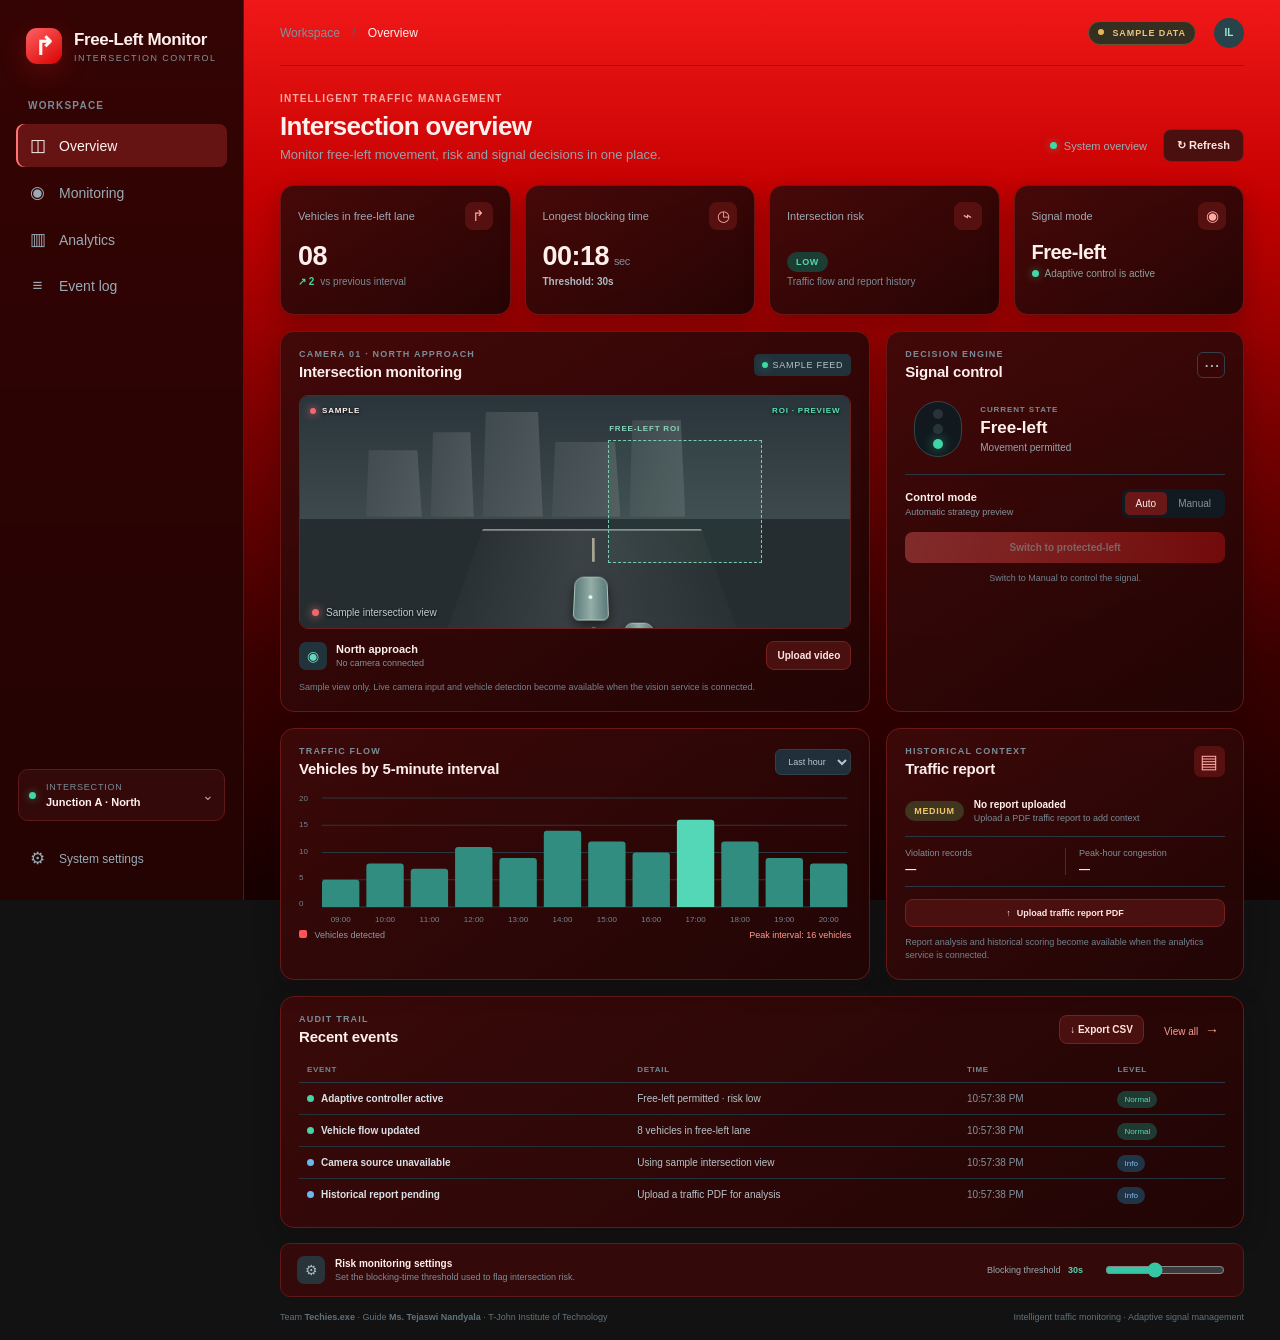
==== dashboard.html @ 092436c7 "Update dashboard wording and navigation" ====
<!doctype html>
<html lang="en">
<head>
  <meta charset="utf-8">
  <meta name="viewport" content="width=device-width, initial-scale=1">
  <meta name="theme-color" content="#101a24">
  <meta name="description" content="Monitor free-left traffic, signal decisions and historical intersection risk.">
  <title>Intersection Control | Free-Left Monitor</title>
  <link rel="stylesheet" href="css/style.css">
  <script src="js/app.js" defer></script>
</head>
<body class="dashboard">
  <aside class="sidebar" aria-label="Main navigation">
    <a class="brand" href="index.html" aria-label="Free-Left Monitor home">
      <span class="brand-mark" aria-hidden="true">↱</span>
      <span><strong>Free-Left Monitor</strong><small>INTERSECTION CONTROL</small></span>
    </a>
    <div class="nav-label">WORKSPACE</div>
    <a class="nav-item active" href="#overview" aria-current="location" aria-label="Overview" title="Overview"><span>◫</span> Overview</a>
    <a class="nav-item" href="#monitoring" aria-label="Monitoring" title="Monitoring"><span>◉</span> Monitoring</a>
    <a class="nav-item" href="#analytics" aria-label="Analytics" title="Analytics"><span>▥</span> Analytics</a>
    <a class="nav-item" href="#events" aria-label="Event log" title="Event log"><span>≡</span> Event log</a>
    <div class="sidebar-spacer"></div>
    <div class="intersection-card">
      <span class="live-dot"></span>
      <div><small>INTERSECTION</small><strong>Junction A · North</strong></div>
      <span class="chevron">⌄</span>
    </div>
    <a class="nav-item help-link" href="#settings" aria-label="System settings" title="System settings"><span>⚙</span> System settings</a>
  </aside>

  <main class="main-content">
    <header class="topbar">
      <div class="breadcrumbs">Workspace <span>/</span> <strong id="breadcrumbCurrent">Overview</strong></div>
      <div class="topbar-right"><span class="demo-badge"><i></i> SAMPLE DATA</span><span class="avatar" aria-label="Intersection dashboard">IL</span></div>
    </header>

    <section class="page-heading" id="overview" data-section-name="Overview">
      <div><p class="eyebrow">INTELLIGENT TRAFFIC MANAGEMENT</p><h1>Intersection overview</h1><p class="subheading">Monitor free-left movement, risk and signal decisions in one place.</p></div>
      <div class="heading-actions"><span class="updated"><span class="live-dot"></span> System overview</span><button class="button button-secondary" id="refreshBtn" type="button"><span aria-hidden="true">↻</span> Refresh</button></div>
    </section>

    <section class="metric-grid" aria-label="Current traffic metrics">
      <article class="metric-card"><div class="metric-top"><span>Vehicles in free-left lane</span><span class="metric-icon blue">↱</span></div><div class="metric-value" id="vehicleCount">08</div><div class="metric-foot"><span class="trend up">↗ <span id="vehicleTrend">2</span></span> vs previous interval</div></article>
      <article class="metric-card"><div class="metric-top"><span>Longest blocking time</span><span class="metric-icon amber">◷</span></div><div class="metric-value"><span id="blockDuration">00:18</span><small>sec</small></div><div class="metric-foot"><span class="trend neutral">Threshold: <span id="thresholdLabel">30</span>s</span></div></article>
      <article class="metric-card"><div class="metric-top"><span>Intersection risk</span><span class="metric-icon risk-icon">⌁</span></div><div class="metric-value"><span class="risk-pill low" id="riskLevel">LOW</span></div><div class="metric-foot">Traffic flow and report history</div></article>
      <article class="metric-card"><div class="metric-top"><span>Signal mode</span><span class="metric-icon green">◉</span></div><div class="metric-value mode-value" id="signalMode">Free-left</div><div class="metric-foot"><span class="mode-status"><i></i><span id="signalReason">Adaptive strategy preview</span></span></div></article>
    </section>

    <section class="content-grid" id="monitoring" data-section-name="Monitoring">
      <article class="panel video-panel">
        <div class="panel-heading"><div><p class="eyebrow">CAMERA 01 · NORTH APPROACH</p><h2>Intersection monitoring</h2></div><span class="source-status"><i></i><span id="sourceStatus">SAMPLE FEED</span></span></div>
        <div class="video-stage" id="videoStage">
          <video id="videoPreview" controls playsinline hidden aria-label="Uploaded traffic video preview"></video>
          <div class="feed-placeholder" id="feedPlaceholder">
            <div class="road-scene" aria-hidden="true"><div class="skyline"><i></i><i></i><i></i><i></i><i></i></div><div class="road"><span class="lane-mark"></span><span class="lane-mark"></span><span class="lane-mark"></span><span class="car car-one">●</span><span class="car car-two">●</span></div><div class="roi-box"><span>FREE-LEFT ROI</span></div></div>
            <div class="feed-caption"><span class="feed-pulse"></span><span id="feedCaption">Sample intersection view</span></div>
          </div>
          <div class="video-overlay"><span class="recording-dot"></span> <span id="feedClock">SAMPLE</span><span class="overlay-right">ROI · PREVIEW</span></div>
        </div>
        <div class="video-controls"><div class="camera-meta"><span class="camera-icon">◉</span><span><strong>North approach</strong><small id="videoFileName">No camera connected</small></span></div><label for="videoUpload" class="button button-small button-secondary upload-label">Upload video</label><input id="videoUpload" type="file" accept="video/*" hidden></div>
        <p class="panel-note">Sample view only. Live camera input and vehicle detection become available when the vision service is connected.</p>
      </article>

      <article class="panel signal-panel">
        <div class="panel-heading"><div><p class="eyebrow">DECISION ENGINE</p><h2>Signal control</h2></div><button class="icon-button" id="modeInfoBtn" type="button" aria-label="Signal mode details">···</button></div>
        <div class="signal-display"><div class="traffic-light" id="trafficLight" aria-label="Free-left signal is green"><span class="lamp red-lamp"></span><span class="lamp amber-lamp"></span><span class="lamp green-lamp active"></span></div><div class="signal-copy"><span class="signal-label">CURRENT STATE</span><strong id="signalDisplayMode">Free-left</strong><span id="signalDisplayHint">Movement permitted</span></div></div>
        <div class="signal-divider"></div>
        <div class="control-row"><div><strong>Control mode</strong><small id="controlModeHint">Automatic strategy preview</small></div><div class="segmented" role="group" aria-label="Control mode"><button type="button" class="segment active" id="autoModeBtn" aria-pressed="true">Auto</button><button type="button" class="segment" id="manualModeBtn" aria-pressed="false">Manual</button></div></div>
        <button class="button button-primary override-button" id="overrideBtn" type="button" disabled>Switch to protected-left</button>
        <p class="panel-note" id="overrideNote">Switch to Manual to control the signal.</p>
      </article>
    </section>

    <section class="content-grid secondary-grid" id="analytics" data-section-name="Analytics">
      <article class="panel chart-panel">
        <div class="panel-heading"><div><p class="eyebrow">TRAFFIC FLOW</p><h2>Vehicles by 5-minute interval</h2></div><select id="chartRange" aria-label="Chart range"><option value="hour">Last hour</option><option value="day">Today</option></select></div>
        <div class="chart-wrap"><div class="chart-y-labels" aria-hidden="true"><span>20</span><span>15</span><span>10</span><span>5</span><span>0</span></div><canvas id="trafficChart" role="img" aria-label="Bar chart showing vehicle counts by interval"></canvas></div>
        <div class="chart-legend"><span><i></i> Vehicles detected</span><span class="chart-summary" id="chartSummary">Peak interval: 14 vehicles</span></div>
      </article>

      <article class="panel history-panel">
        <div class="panel-heading"><div><p class="eyebrow">HISTORICAL CONTEXT</p><h2>Traffic report</h2></div><span class="history-icon">▤</span></div>
        <div class="history-score"><span class="risk-pill medium" id="historyRisk">MEDIUM</span><span class="history-score-copy"><strong id="reportName">No report uploaded</strong><small id="reportSummary">Upload a PDF traffic report to add context</small></span></div>
        <div class="history-facts"><div><span>Violation records</span><strong id="violationCount">—</strong></div><div><span>Peak-hour congestion</span><strong id="peakCongestion">—</strong></div></div>
        <label for="reportUpload" class="button button-secondary report-upload"><span aria-hidden="true">↑</span> Upload traffic report PDF</label><input id="reportUpload" type="file" accept="application/pdf,.pdf" hidden>
        <p class="panel-note">Report analysis and historical scoring become available when the analytics service is connected.</p>
      </article>
    </section>

    <section class="panel events-panel" id="events" data-section-name="Event log">
      <div class="panel-heading"><div><p class="eyebrow">AUDIT TRAIL</p><h2>Recent events</h2></div><div class="event-actions"><button class="button button-small button-secondary" id="exportBtn" type="button">↓ Export CSV</button><button class="text-button" id="viewAllEvents" type="button">View all <span>→</span></button></div></div>
      <div class="table-scroll"><table><thead><tr><th>EVENT</th><th>DETAIL</th><th>TIME</th><th>LEVEL</th></tr></thead><tbody id="eventLog"></tbody></table></div>
      <div class="empty-events" id="emptyEvents" hidden>No events yet. Signal changes and uploads will appear here.</div>
    </section>

    <section class="settings-strip" id="settings" data-section-name="System settings"><div><span class="settings-icon">⚙</span><span><strong>Risk monitoring settings</strong><small>Set the blocking-time threshold used to flag intersection risk.</small></span></div><label for="thresholdRange">Blocking threshold <strong><span id="thresholdValue">30</span>s</strong></label><input id="thresholdRange" type="range" min="10" max="60" step="5" value="30" aria-label="Blocking threshold in seconds"></section>
    <footer class="footer"><span>Team <strong>Techies.exe</strong> · Guide <strong>Ms. Tejaswi Nandyala</strong> · T-John Institute of Technology</span><span>Intelligent traffic monitoring · Adaptive signal management</span></footer>
  </main>

  <div class="toast" id="toast" role="status" aria-live="polite"></div>
  <dialog id="infoDialog" class="info-dialog"><form method="dialog"><button class="dialog-close" aria-label="Close">×</button><p class="eyebrow">SIGNAL CONTROL</p><h2>How decisions work</h2><p>In a connected deployment, the controller can combine free-left lane activity with historical traffic risk to select Free-left or Protected-left. Automatic decisions and manual overrides depend on the connected signal service.</p><p>This dashboard currently displays sample values. No live camera, vehicle detector, or signal controller is connected.</p><button class="button button-primary">Got it</button></form></dialog>
</body>
</html>
---- css/style.css ----
:root{color-scheme:dark;--bg:#101820;--panel:#17232d;--panel2:#1b2934;--line:#273641;--text:#ecf2f5;--muted:#8799a5;--subtle:#60717c;--teal:#35d6b0;--blue:#54a8f5;--amber:#f6bd60;--red:#f26d73;--green:#42d7a7;--radius:14px;font-family:'DM Sans',Segoe UI,sans-serif}*{box-sizing:border-box}html{scroll-behavior:smooth}body{margin:0;background:var(--bg);color:var(--text);font-size:14px;min-height:100vh}button,select,input{font:inherit}button,a,label,select{outline-color:var(--teal)}a{color:inherit;text-decoration:none}.dashboard{display:flex;min-height:100vh}.sidebar{position:fixed;inset:0 auto 0 0;width:244px;background:#131e27;border-right:1px solid #22313b;padding:26px 16px 18px;display:flex;flex-direction:column;z-index:3}.brand{display:flex;align-items:center;gap:12px;padding:2px 10px 36px}.brand-mark{width:36px;height:36px;border-radius:11px;background:linear-gradient(145deg,#38dfbd,#159d94);display:grid;place-items:center;font-size:25px;font-weight:700;color:#0d2325}.brand strong,.brand small{display:block}.brand strong{font:700 17px Manrope,sans-serif;letter-spacing:-.4px}.brand small{font-size:9px;color:#80929d;letter-spacing:1.45px;margin-top:3px}.nav-label,.eyebrow{font-size:10px;letter-spacing:1.2px;font-weight:700;color:#798b96}.nav-label{padding:0 12px 11px}.nav-item{display:flex;align-items:center;gap:12px;padding:11px 12px;border-radius:8px;margin:2px 0;color:#9aabb5;font-weight:500;transition:.2s}.nav-item span{font-size:17px;width:19px;text-align:center}.nav-item:hover,.nav-item.active{color:#eaf9f6;background:#1d3437}.nav-item.active{box-shadow:inset 2px 0 var(--teal)}.sidebar-spacer{flex:1}.intersection-card{display:flex;align-items:center;gap:10px;background:#1a2933;border:1px solid #293a44;border-radius:10px;padding:12px 10px;margin:0 2px 14px}.intersection-card div{flex:1;min-width:0}.intersection-card small,.intersection-card strong{display:block;white-space:nowrap}.intersection-card small{font-size:9px;color:#788c96;letter-spacing:.8px;margin-bottom:4px}.intersection-card strong{font-size:11px}.chevron{color:var(--muted)}.live-dot,.source-status i,.mode-status i{width:7px;height:7px;border-radius:50%;background:var(--teal);display:inline-block;box-shadow:0 0 9px #35d6b080}.help-link{font-size:12px}.main-content{width:calc(100% - 244px);margin-left:244px;padding:0 36px 0;max-width:1800px}.topbar{height:66px;border-bottom:1px solid #202e38;display:flex;align-items:center;justify-content:space-between}.breadcrumbs{color:#81929d;font-size:12px}.breadcrumbs span{padding:0 9px;color:#53636d}.breadcrumbs strong{color:#dce5e9;font-weight:500}.topbar-right{display:flex;align-items:center;gap:18px}.demo-badge{font-size:9px;font-weight:700;letter-spacing:.9px;color:#e8c57e;border:1px solid #655538;background:#352f21;border-radius:20px;padding:6px 9px}.demo-badge i{display:inline-block;width:6px;height:6px;background:#e6b756;border-radius:50%;margin:0 5px 1px 0}.avatar{height:30px;width:30px;border-radius:50%;background:#29434b;color:#9de8d2;display:grid;place-items:center;font-size:10px;font-weight:700}.page-heading{display:flex;justify-content:space-between;align-items:flex-end;padding:27px 0 23px}.page-heading h1{font:700 26px Manrope,sans-serif;letter-spacing:-.7px;margin:7px 0 5px}.page-heading .eyebrow{margin:0;color:#59cbb3}.subheading{color:#94a3ad;margin:0;font-size:13px}.heading-actions{display:flex;align-items:center;gap:16px}.updated{display:flex;align-items:center;gap:7px;color:#9babb4;font-size:11px}.button{border:0;cursor:pointer;border-radius:8px;font-weight:600;transition:background .18s,transform .18s}.button:hover:not(:disabled){transform:translateY(-1px)}.button-secondary{color:#d0dbe0;background:#202f39;border:1px solid #30414b}.button-secondary:hover{background:#293a45}.heading-actions .button{padding:9px 13px;font-size:11px}.metric-grid{display:grid;grid-template-columns:repeat(4,minmax(0,1fr));gap:14px;margin-bottom:16px}.metric-card,.panel{background:var(--panel);border:1px solid #263640;border-radius:var(--radius)}.metric-card{min-height:130px;padding:16px 17px}.metric-top{display:flex;justify-content:space-between;align-items:center;color:#9babb4;font-size:11px}.metric-icon{height:28px;width:28px;border-radius:8px;display:grid;place-items:center;font-size:15px}.metric-icon.blue{color:#76bcfa;background:#1c3447}.metric-icon.amber{color:#f1c372;background:#392f20}.metric-icon.green{color:#51d8a9;background:#1b3a32}.risk-icon{color:#ab9bfa;background:#2e2a43}.metric-value{font:700 27px Manrope,sans-serif;letter-spacing:-.5px;margin:11px 0 4px}.metric-value small{font:500 11px 'DM Sans',sans-serif;color:#80919b;margin-left:5px}.metric-foot{color:#788b96;font-size:10px;display:flex;align-items:center;gap:6px}.trend{font-weight:700}.trend.up{color:#47d0a1}.trend.neutral{color:#acbbc2}.risk-pill{font-size:9px;letter-spacing:.65px;font-weight:700;border-radius:20px;padding:5px 9px;display:inline-block}.risk-pill.low{background:#1c3d34;color:#55d8a8}.risk-pill.medium{background:#40351e;color:#efc568}.risk-pill.high{background:#48282b;color:#ff7c80}.mode-value{font-size:20px}.mode-status{display:flex;align-items:center;gap:6px;color:#8da19e;font-size:10px}.content-grid{display:grid;grid-template-columns:minmax(0,1.65fr) minmax(290px,1fr);gap:16px;margin-bottom:16px}.panel{padding:17px 18px}.panel-heading{display:flex;justify-content:space-between;align-items:center;margin-bottom:15px}.panel-heading .eyebrow{margin:0 0 4px;color:#788d98;font-size:9px}.panel-heading h2{font:650 15px Manrope,sans-serif;letter-spacing:-.2px;margin:0}.source-status{font-size:9px;letter-spacing:.7px;color:#b6c5cb;background:#22323a;border-radius:5px;padding:6px 8px}.source-status i{width:6px;height:6px;margin-right:5px}.video-stage{height:234px;background:#0e171d;border-radius:9px;position:relative;overflow:hidden;border:1px solid #263640}.feed-placeholder,.road-scene{position:absolute;inset:0}.road-scene{background:linear-gradient(180deg,#213742 0%,#374b50 53%,#202e34 53%);overflow:hidden}.skyline{height:52%;display:flex;align-items:flex-end;gap:9px;padding:0 10% 0 12%;opacity:.65}.skyline i{background:linear-gradient(90deg,#43565c,#56676b);width:13%;height:55%;clip-path:polygon(5% 0,92% 0,100% 100%,0 100%)}.skyline i:nth-child(2){height:70%;width:10%}.skyline i:nth-child(3){height:87%;width:14%}.skyline i:nth-child(4){height:62%;width:16%}.skyline i:nth-child(5){height:80%;width:13%}.road{position:absolute;bottom:-20%;left:29%;width:48%;height:70%;transform:perspective(120px) rotateX(18deg);background:linear-gradient(90deg,#263238,#374349 45%,#263238);border-top:2px solid #85918a}.lane-mark{position:absolute;left:50%;width:3px;height:20%;background:#d6c995;opacity:.75}.lane-mark:nth-child(1){top:7%}.lane-mark:nth-child(2){top:39%;height:18%}.lane-mark:nth-child(3){top:70%;height:12%}.car{position:absolute;display:grid;place-items:center;width:34px;height:45px;border-radius:10px 10px 6px 6px;background:linear-gradient(90deg,#477f81,#83b3a6,#477f81);box-shadow:0 5px 12px #0008;color:#ebf6ec;font-size:9px;border:1px solid #9ac9b6}.car-one{left:43%;top:38%}.car-two{left:60%;top:64%;transform:scale(.78)}.roi-box{position:absolute;left:56%;top:19%;width:28%;height:53%;border:1px dashed #44dfa7;background:#43c99a12}.roi-box span{position:absolute;top:-17px;left:0;color:#58e4b3;font-size:8px;font-weight:700;letter-spacing:.8px}.feed-caption{position:absolute;left:12px;bottom:10px;display:flex;align-items:center;gap:7px;color:#c0ced1;font-size:10px;text-shadow:0 1px 3px #000}.feed-pulse,.recording-dot{width:7px;height:7px;background:#ef686c;border-radius:50%;box-shadow:0 0 8px #f26d73}.video-overlay{position:absolute;inset:10px 10px auto;display:flex;align-items:center;gap:6px;color:#e7eeee;font-size:8px;letter-spacing:.8px;font-weight:700;text-shadow:0 1px 3px #000}.recording-dot{width:6px;height:6px}.overlay-right{margin-left:auto;color:#59e2b4}.video-stage video{width:100%;height:100%;object-fit:contain;background:#090f13}.video-controls{display:flex;align-items:center;gap:11px;padding:12px 0 2px}.camera-meta{display:flex;align-items:center;gap:9px;flex:1}.camera-icon{width:28px;height:28px;background:#21343b;color:#69d6bd;border-radius:7px;display:grid;place-items:center}.camera-meta strong,.camera-meta small{display:block}.camera-meta strong{font-size:11px}.camera-meta small{font-size:9px;color:#82939d;margin-top:3px}.button-small{font-size:10px;padding:8px 10px}.panel-note{font-size:9px;line-height:1.45;color:#71848f;margin:9px 0 0}.icon-button{width:28px;height:26px;background:none;border:1px solid #31414b;border-radius:6px;color:#a8b6bc;font-size:19px;line-height:10px;cursor:pointer}.signal-display{display:flex;align-items:center;gap:18px;padding:6px 9px 17px}.traffic-light{width:48px;background:#11191e;border:1px solid #35434a;border-radius:25px;padding:7px 0;display:grid;justify-items:center;gap:5px}.lamp{height:10px;width:10px;border-radius:50%;background:#273239}.red-lamp.active{background:#ee666e;box-shadow:0 0 12px #ee666e99}.amber-lamp.active{background:#e7b658;box-shadow:0 0 12px #e7b65899}.green-lamp.active{background:#40d5a4;box-shadow:0 0 12px #40d5a499}.signal-copy{display:flex;flex-direction:column;gap:4px}.signal-label{font-size:8px;color:#778a94;letter-spacing:.9px;font-weight:700}.signal-copy strong{font:700 17px Manrope,sans-serif}.signal-copy span:last-child{font-size:10px;color:#93a4ab}.signal-divider{height:1px;background:#293842}.control-row{display:flex;align-items:center;justify-content:space-between;padding:14px 0}.control-row strong,.control-row small{display:block}.control-row strong{font-size:11px}.control-row small{font-size:9px;color:#81939c;margin-top:4px}.segmented{display:flex;background:#111a20;padding:3px;border-radius:7px}.segment{border:0;background:transparent;color:#82939c;font-size:10px;padding:6px 11px;border-radius:5px;cursor:pointer}.segment.active{color:#d8f6ed;background:#25443e}.button-primary{background:#2fbf9b;color:#08261e}.button-primary:hover:not(:disabled){background:#48d5ae}.button-primary:disabled{opacity:.38;cursor:not-allowed}.override-button{width:100%;padding:10px;font-size:10px}.signal-panel .panel-note{text-align:center}.secondary-grid{grid-template-columns:minmax(0,1.65fr) minmax(290px,1fr)}.chart-panel,.history-panel{min-height:242px}.chart-panel .panel-heading select{background:#202f39;color:#b7c5cb;border:1px solid #30414b;border-radius:6px;padding:6px 8px;font-size:9px}.chart-wrap{height:133px;display:flex;gap:9px}.chart-y-labels{display:flex;flex-direction:column;justify-content:space-between;padding:2px 0 17px;color:#70838d;font-size:8px}.chart-wrap canvas{height:100%;width:100%;min-width:0}.chart-legend{display:flex;justify-content:space-between;align-items:center;font-size:9px;color:#8a9ba3;margin-top:5px}.chart-legend i{display:inline-block;width:8px;height:8px;background:#3bc6aa;border-radius:2px;margin-right:5px}.chart-summary{color:#748791}.history-icon{font-size:19px;color:#e4bd6a;background:#3a3222;border-radius:7px;width:31px;height:31px;display:grid;place-items:center}.history-score{display:flex;align-items:center;gap:10px;padding:7px 0 13px}.history-score-copy{min-width:0}.history-score-copy strong,.history-score-copy small{display:block;overflow:hidden;text-overflow:ellipsis;white-space:nowrap}.history-score-copy strong{font-size:10px}.history-score-copy small{font-size:9px;color:#788b95;margin-top:3px}.history-facts{display:grid;grid-template-columns:1fr 1fr;border-top:1px solid #293842;border-bottom:1px solid #293842;padding:11px 0;margin-bottom:12px}.history-facts div+div{border-left:1px solid #293842;padding-left:13px}.history-facts span,.history-facts strong{display:block}.history-facts span{font-size:9px;color:#7f9099}.history-facts strong{font-size:11px;margin-top:5px}.report-upload{display:flex;align-items:center;justify-content:center;gap:6px;padding:8px;font-size:9px;cursor:pointer}.events-panel{margin-bottom:15px}.events-panel .panel-heading{margin-bottom:12px}.text-button{border:0;background:none;color:#61d5b7;font-size:10px;cursor:pointer}.text-button span{font-size:14px;margin-left:4px}table{width:100%;border-collapse:collapse;text-align:left}th{font-size:8px;letter-spacing:.7px;color:#738791;font-weight:600;padding:8px 8px;border-bottom:1px solid #2a3943}td{font-size:10px;color:#b7c4ca;padding:10px 8px;border-bottom:1px solid #23323b}tbody tr:last-child td{border-bottom:0}td:nth-child(1){font-weight:600;color:#d8e2e6}td:nth-child(3){color:#82939b;font-variant-numeric:tabular-nums}.event-mark{display:inline-block;width:7px;height:7px;border-radius:50%;background:#4bd1aa;margin-right:7px}.event-mark.warn{background:#e7bd61}.event-mark.info{background:#6cb7f3}.level-tag{font-size:8px;padding:4px 7px;border-radius:12px;background:#1e3a33;color:#61d4aa}.level-tag.warn{background:#3b331f;color:#e9c16a}.level-tag.info{background:#203448;color:#7ebcf0}.empty-events{text-align:center;color:#83939c;font-size:11px;padding:20px}.settings-strip{display:flex;align-items:center;gap:20px;padding:12px 16px;border:1px solid #283842;border-radius:10px;background:#151f27;margin-bottom:13px}.settings-strip>div{display:flex;gap:10px;align-items:center;flex:1}.settings-icon{height:28px;width:28px;display:grid;place-items:center;background:#28343a;color:#a8bac0;border-radius:7px}.settings-strip strong,.settings-strip small{display:block}.settings-strip>div strong{font-size:10px}.settings-strip small{color:#7c8d97;font-size:9px;margin-top:3px}.settings-strip label{font-size:9px;color:#99aab2;white-space:nowrap}.settings-strip label strong{display:inline;color:#54d1b1;margin-left:5px}.settings-strip input{width:120px;accent-color:#35c7a3}.footer{display:flex;justify-content:space-between;color:#60727d;font-size:9px;padding:2px 0 18px}.toast{position:fixed;right:24px;bottom:22px;padding:11px 16px;border:1px solid #36574e;border-radius:9px;background:#1d302d;color:#d2f5e9;font-size:11px;opacity:0;transform:translateY(8px);transition:.22s;pointer-events:none;z-index:5}.toast.show{opacity:1;transform:translateY(0)}.info-dialog{max-width:410px;width:calc(100% - 32px);color:var(--text);background:#17232d;border:1px solid #354650;border-radius:14px;padding:22px;box-shadow:0 20px 70px #0009}.info-dialog::backdrop{background:#061017bf}.info-dialog h2{font:700 18px Manrope;margin:7px 0 12px}.info-dialog p:not(.eyebrow){font-size:12px;color:#a9b7be;line-height:1.6}.info-dialog .eyebrow{color:#59cbb3}.info-dialog form{position:relative}.dialog-close{position:absolute;right:0;top:0;border:0;background:none;color:#a9b8bf;font-size:22px;cursor:pointer}.info-dialog .button{padding:9px 15px;margin-top:5px}
@media(max-width:1100px){.main-content{padding:0 22px}.metric-grid{grid-template-columns:repeat(2,minmax(0,1fr))}.content-grid,.secondary-grid{grid-template-columns:minmax(0,1.3fr) minmax(270px,1fr)}}@media(max-width:820px){.sidebar{width:66px;padding:20px 8px}.brand{justify-content:center;padding:4px 0 28px}.brand>span:last-child,.nav-label,.nav-item:not(.active),.intersection-card div,.intersection-card .chevron,.help-link{display:none}.nav-item{justify-content:center;padding:12px 0;font-size:0}.nav-item span{font-size:18px}.intersection-card{justify-content:center;padding:10px 0}.main-content{width:calc(100% - 66px);margin-left:66px}.content-grid,.secondary-grid{grid-template-columns:1fr}.video-stage{height:260px}}@media(max-width:560px){.main-content{padding:0 14px}.topbar{height:54px}.page-heading{align-items:flex-start;gap:12px;flex-direction:column;padding:20px 0 16px}.page-heading h1{font-size:22px}.heading-actions{width:100%;justify-content:space-between}.updated{font-size:10px}.metric-grid{gap:9px}.metric-card{padding:12px;min-height:119px}.metric-top{font-size:9px}.metric-value{font-size:23px}.metric-foot{font-size:9px}.video-stage{height:210px}.panel{padding:14px}.footer{gap:8px;flex-direction:column}.settings-strip{flex-wrap:wrap;gap:10px}.settings-strip label{margin-left:38px}.settings-strip input{margin-left:auto}.topbar-right{gap:9px}.demo-badge{font-size:8px}.table-scroll{overflow-x:auto}table{min-width:490px}}
.event-actions{display:flex;align-items:center;gap:14px}
.welcome-page{min-height:100vh;display:grid;place-items:center;padding:24px;background:radial-gradient(ellipse at 50% 34%,#1d363b 0,#111d25 45%,#0d151b 100%)}
.welcome-card{width:min(620px,100%);padding:54px 58px 26px;text-align:center;background:linear-gradient(145deg,#1a2933ed,#14212af2);border:1px solid #2d4149;border-radius:20px;box-shadow:0 28px 90px #0005}
.welcome-emblem{width:58px;height:58px;margin:0 auto 23px;display:grid;place-items:center;border-radius:17px;background:linear-gradient(145deg,#38dfbd,#159d94);color:#0d2325;font:700 37px Manrope,sans-serif;box-shadow:0 8px 28px #2bc9a526}
.welcome-kicker{margin:0 0 13px;color:#65d8bd;font-size:9px;font-weight:700;letter-spacing:1.6px}
.welcome-card h1{margin:0;color:#edf4f5;font:750 clamp(25px,4vw,36px)/1.2 Manrope,Segoe UI,sans-serif;letter-spacing:-1px}
.welcome-description{max-width:420px;margin:15px auto 25px;color:#9aabb4;font-size:13px;line-height:1.7}
.welcome-button{display:inline-flex;align-items:center;gap:12px;padding:12px 18px;font-size:12px;text-decoration:none}
.welcome-button span{font-size:16px}
.welcome-footer{display:flex;justify-content:center;gap:10px;flex-wrap:wrap;margin-top:39px;padding-top:17px;border-top:1px solid #2a3a43;color:#84969f;font-size:10px}
.welcome-footer strong{color:#d5e2e5}
@media(max-width:560px){.welcome-card{padding:40px 22px 22px}.welcome-card h1{letter-spacing:-.6px}.welcome-footer{margin-top:29px}}
:root{--bg:#210303;--panel:#300707;--panel2:#3c0a0a;--line:#5a1616;--text:#fff0ed;--muted:#c39a96;--subtle:#9b6966;--teal:#ff4b4b;--blue:#f17b72;--amber:#f0bd73;--red:#ff6262}
body{background:linear-gradient(180deg,#f01818 0%,#c50000 22%,#780000 48%,#3a0000 73%,#170000 100%) fixed;color:var(--text)}
.sidebar{background:#260404ed;border-right-color:#651111}
.main-content{background:transparent}
.topbar{border-bottom-color:#782020}
.breadcrumbs strong{color:#fff0ed}
.nav-item:hover,.nav-item.active{color:#fff2ef;background:#661313}
.nav-item.active{box-shadow:inset 2px 0 #ff7474}
.brand-mark,.welcome-emblem{background:linear-gradient(145deg,#ff6262,#d90000);color:#fff5f3;box-shadow:0 8px 28px #fa24243b}
.metric-card,.panel{background:linear-gradient(145deg,#3d0909ed,#220404f5);border-color:#6a1717;box-shadow:0 8px 25px #12000040}
.metric-icon.blue,.metric-icon.amber,.metric-icon.green,.risk-icon,.history-icon{background:#571010;color:#ffaaa2}
.page-heading .eyebrow,.welcome-kicker{color:#ffaaa2}
.button-primary{background:linear-gradient(100deg,#ff6868,#e51616);color:#fff}
.button-primary:hover:not(:disabled){background:linear-gradient(100deg,#ff8585,#f22b2b)}
.button-secondary{color:#ffe5e2;background:#4a1010;border-color:#782020}
.button-secondary:hover{background:#631515}
.segment.active{color:#fff0ed;background:#6a1717}
.video-stage{border-color:#6b2020}
.road-scene{filter:saturate(.55)}
.video-overlay{color:#fff0ed}
.chart-legend i{background:#ff5555}
.chart-summary,.text-button{color:#ff9b92}
.intersection-card,.settings-strip{background:#330909;border-color:#5e1919}
.welcome-page{background:linear-gradient(180deg,#f01818 0%,#c50000 24%,#780000 52%,#330000 77%,#170000 100%)}
.welcome-card{background:linear-gradient(150deg,#560b0bed,#230303f5);border-color:#941d1d;box-shadow:0 28px 90px #16000080}
.welcome-description{color:#e0b4b0}
.welcome-footer{border-top-color:#702020;color:#d1a09a}
.live-dot,.source-status i,.mode-status i{background:var(--green);box-shadow:0 0 9px #42d7a780}
@media(prefers-reduced-motion:reduce){*,*::before,*::after{scroll-behavior:auto!important;transition:none!important;animation:none!important}}
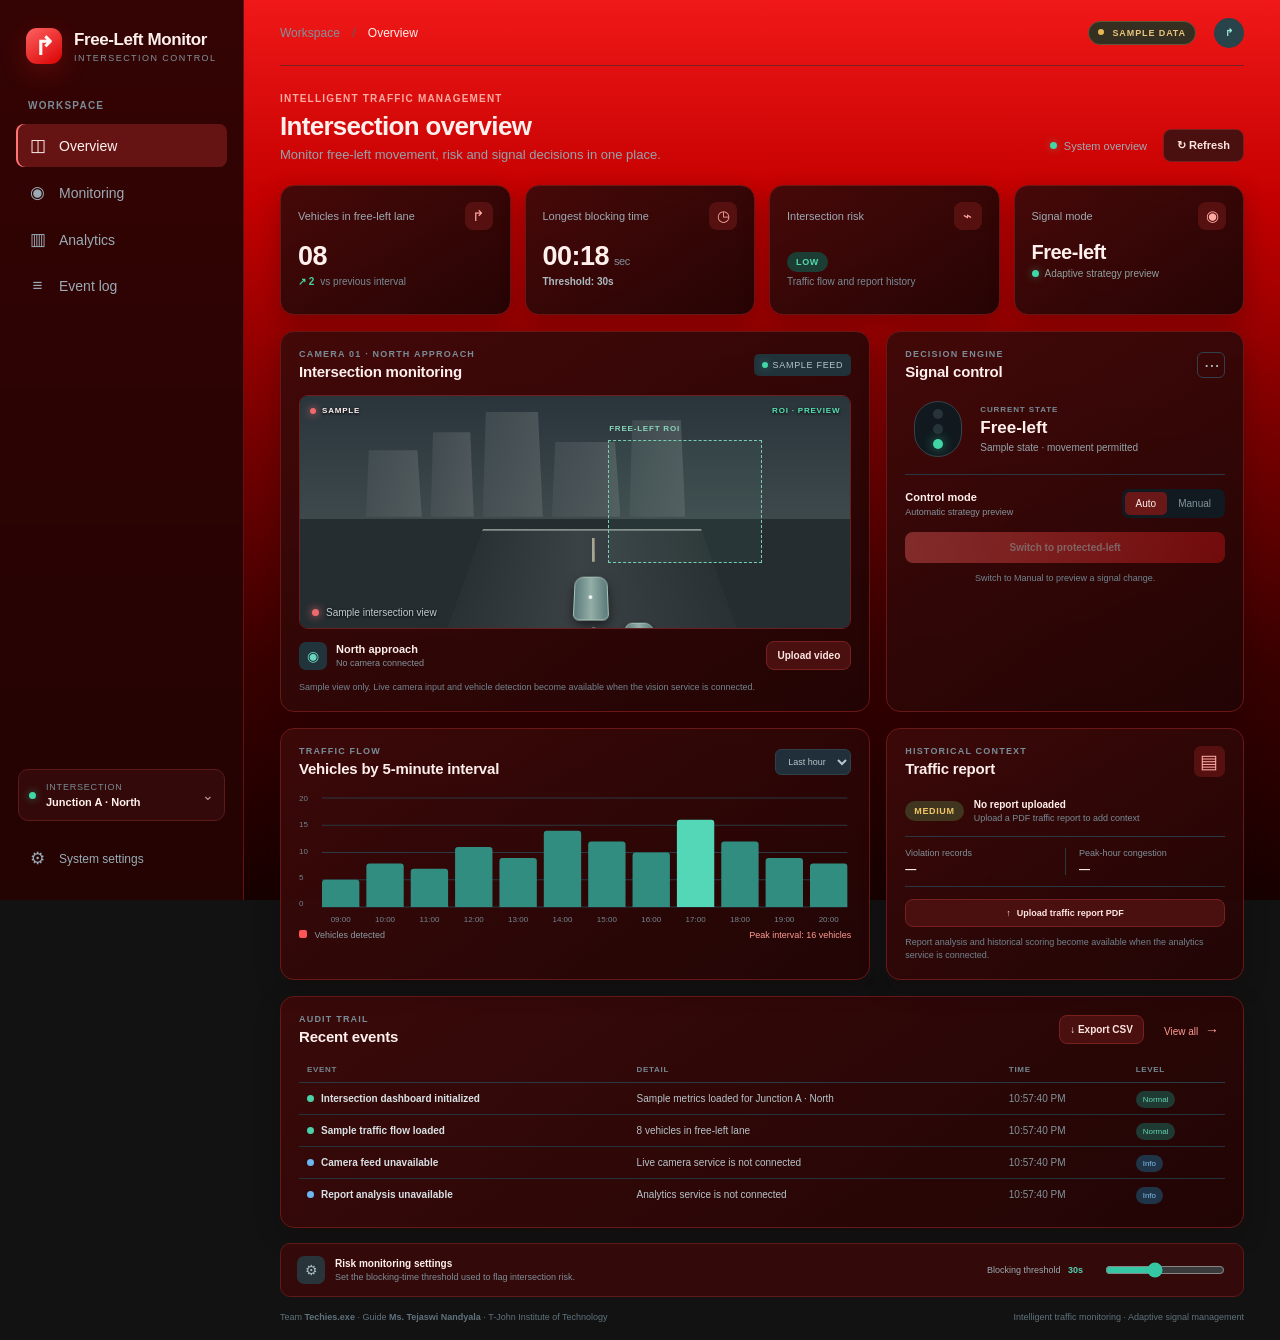
==== commit 2744f9f7: "Add files via upload" ====
--- a/dashboard.html
+++ b/dashboard.html
@@ -32,7 +32,7 @@
   <main class="main-content">
     <header class="topbar">
       <div class="breadcrumbs">Workspace <span>/</span> <strong id="breadcrumbCurrent">Overview</strong></div>
-      <div class="topbar-right"><span class="demo-badge"><i></i> SAMPLE DATA</span><span class="avatar" aria-label="Intersection dashboard">IL</span></div>
+      <div class="topbar-right"><span class="demo-badge"><i></i> SAMPLE DATA</span><span class="avatar avatar-mark" aria-label="Free-left turn management">↱</span></div>
     </header>
 
     <section class="page-heading" id="overview" data-section-name="Overview">
--- a/css/style.css
+++ b/css/style.css
@@ -1,43 +1,45 @@
-:root{color-scheme:dark;--bg:#101820;--panel:#17232d;--panel2:#1b2934;--line:#273641;--text:#ecf2f5;--muted:#8799a5;--subtle:#60717c;--teal:#35d6b0;--blue:#54a8f5;--amber:#f6bd60;--red:#f26d73;--green:#42d7a7;--radius:14px;font-family:'DM Sans',Segoe UI,sans-serif}*{box-sizing:border-box}html{scroll-behavior:smooth}body{margin:0;background:var(--bg);color:var(--text);font-size:14px;min-height:100vh}button,select,input{font:inherit}button,a,label,select{outline-color:var(--teal)}a{color:inherit;text-decoration:none}.dashboard{display:flex;min-height:100vh}.sidebar{position:fixed;inset:0 auto 0 0;width:244px;background:#131e27;border-right:1px solid #22313b;padding:26px 16px 18px;display:flex;flex-direction:column;z-index:3}.brand{display:flex;align-items:center;gap:12px;padding:2px 10px 36px}.brand-mark{width:36px;height:36px;border-radius:11px;background:linear-gradient(145deg,#38dfbd,#159d94);display:grid;place-items:center;font-size:25px;font-weight:700;color:#0d2325}.brand strong,.brand small{display:block}.brand strong{font:700 17px Manrope,sans-serif;letter-spacing:-.4px}.brand small{font-size:9px;color:#80929d;letter-spacing:1.45px;margin-top:3px}.nav-label,.eyebrow{font-size:10px;letter-spacing:1.2px;font-weight:700;color:#798b96}.nav-label{padding:0 12px 11px}.nav-item{display:flex;align-items:center;gap:12px;padding:11px 12px;border-radius:8px;margin:2px 0;color:#9aabb5;font-weight:500;transition:.2s}.nav-item span{font-size:17px;width:19px;text-align:center}.nav-item:hover,.nav-item.active{color:#eaf9f6;background:#1d3437}.nav-item.active{box-shadow:inset 2px 0 var(--teal)}.sidebar-spacer{flex:1}.intersection-card{display:flex;align-items:center;gap:10px;background:#1a2933;border:1px solid #293a44;border-radius:10px;padding:12px 10px;margin:0 2px 14px}.intersection-card div{flex:1;min-width:0}.intersection-card small,.intersection-card strong{display:block;white-space:nowrap}.intersection-card small{font-size:9px;color:#788c96;letter-spacing:.8px;margin-bottom:4px}.intersection-card strong{font-size:11px}.chevron{color:var(--muted)}.live-dot,.source-status i,.mode-status i{width:7px;height:7px;border-radius:50%;background:var(--teal);display:inline-block;box-shadow:0 0 9px #35d6b080}.help-link{font-size:12px}.main-content{width:calc(100% - 244px);margin-left:244px;padding:0 36px 0;max-width:1800px}.topbar{height:66px;border-bottom:1px solid #202e38;display:flex;align-items:center;justify-content:space-between}.breadcrumbs{color:#81929d;font-size:12px}.breadcrumbs span{padding:0 9px;color:#53636d}.breadcrumbs strong{color:#dce5e9;font-weight:500}.topbar-right{display:flex;align-items:center;gap:18px}.demo-badge{font-size:9px;font-weight:700;letter-spacing:.9px;color:#e8c57e;border:1px solid #655538;background:#352f21;border-radius:20px;padding:6px 9px}.demo-badge i{display:inline-block;width:6px;height:6px;background:#e6b756;border-radius:50%;margin:0 5px 1px 0}.avatar{height:30px;width:30px;border-radius:50%;background:#29434b;color:#9de8d2;display:grid;place-items:center;font-size:10px;font-weight:700}.page-heading{display:flex;justify-content:space-between;align-items:flex-end;padding:27px 0 23px}.page-heading h1{font:700 26px Manrope,sans-serif;letter-spacing:-.7px;margin:7px 0 5px}.page-heading .eyebrow{margin:0;color:#59cbb3}.subheading{color:#94a3ad;margin:0;font-size:13px}.heading-actions{display:flex;align-items:center;gap:16px}.updated{display:flex;align-items:center;gap:7px;color:#9babb4;font-size:11px}.button{border:0;cursor:pointer;border-radius:8px;font-weight:600;transition:background .18s,transform .18s}.button:hover:not(:disabled){transform:translateY(-1px)}.button-secondary{color:#d0dbe0;background:#202f39;border:1px solid #30414b}.button-secondary:hover{background:#293a45}.heading-actions .button{padding:9px 13px;font-size:11px}.metric-grid{display:grid;grid-template-columns:repeat(4,minmax(0,1fr));gap:14px;margin-bottom:16px}.metric-card,.panel{background:var(--panel);border:1px solid #263640;border-radius:var(--radius)}.metric-card{min-height:130px;padding:16px 17px}.metric-top{display:flex;justify-content:space-between;align-items:center;color:#9babb4;font-size:11px}.metric-icon{height:28px;width:28px;border-radius:8px;display:grid;place-items:center;font-size:15px}.metric-icon.blue{color:#76bcfa;background:#1c3447}.metric-icon.amber{color:#f1c372;background:#392f20}.metric-icon.green{color:#51d8a9;background:#1b3a32}.risk-icon{color:#ab9bfa;background:#2e2a43}.metric-value{font:700 27px Manrope,sans-serif;letter-spacing:-.5px;margin:11px 0 4px}.metric-value small{font:500 11px 'DM Sans',sans-serif;color:#80919b;margin-left:5px}.metric-foot{color:#788b96;font-size:10px;display:flex;align-items:center;gap:6px}.trend{font-weight:700}.trend.up{color:#47d0a1}.trend.neutral{color:#acbbc2}.risk-pill{font-size:9px;letter-spacing:.65px;font-weight:700;border-radius:20px;padding:5px 9px;display:inline-block}.risk-pill.low{background:#1c3d34;color:#55d8a8}.risk-pill.medium{background:#40351e;color:#efc568}.risk-pill.high{background:#48282b;color:#ff7c80}.mode-value{font-size:20px}.mode-status{display:flex;align-items:center;gap:6px;color:#8da19e;font-size:10px}.content-grid{display:grid;grid-template-columns:minmax(0,1.65fr) minmax(290px,1fr);gap:16px;margin-bottom:16px}.panel{padding:17px 18px}.panel-heading{display:flex;justify-content:space-between;align-items:center;margin-bottom:15px}.panel-heading .eyebrow{margin:0 0 4px;color:#788d98;font-size:9px}.panel-heading h2{font:650 15px Manrope,sans-serif;letter-spacing:-.2px;margin:0}.source-status{font-size:9px;letter-spacing:.7px;color:#b6c5cb;background:#22323a;border-radius:5px;padding:6px 8px}.source-status i{width:6px;height:6px;margin-right:5px}.video-stage{height:234px;background:#0e171d;border-radius:9px;position:relative;overflow:hidden;border:1px solid #263640}.feed-placeholder,.road-scene{position:absolute;inset:0}.road-scene{background:linear-gradient(180deg,#213742 0%,#374b50 53%,#202e34 53%);overflow:hidden}.skyline{height:52%;display:flex;align-items:flex-end;gap:9px;padding:0 10% 0 12%;opacity:.65}.skyline i{background:linear-gradient(90deg,#43565c,#56676b);width:13%;height:55%;clip-path:polygon(5% 0,92% 0,100% 100%,0 100%)}.skyline i:nth-child(2){height:70%;width:10%}.skyline i:nth-child(3){height:87%;width:14%}.skyline i:nth-child(4){height:62%;width:16%}.skyline i:nth-child(5){height:80%;width:13%}.road{position:absolute;bottom:-20%;left:29%;width:48%;height:70%;transform:perspective(120px) rotateX(18deg);background:linear-gradient(90deg,#263238,#374349 45%,#263238);border-top:2px solid #85918a}.lane-mark{position:absolute;left:50%;width:3px;height:20%;background:#d6c995;opacity:.75}.lane-mark:nth-child(1){top:7%}.lane-mark:nth-child(2){top:39%;height:18%}.lane-mark:nth-child(3){top:70%;height:12%}.car{position:absolute;display:grid;place-items:center;width:34px;height:45px;border-radius:10px 10px 6px 6px;background:linear-gradient(90deg,#477f81,#83b3a6,#477f81);box-shadow:0 5px 12px #0008;color:#ebf6ec;font-size:9px;border:1px solid #9ac9b6}.car-one{left:43%;top:38%}.car-two{left:60%;top:64%;transform:scale(.78)}.roi-box{position:absolute;left:56%;top:19%;width:28%;height:53%;border:1px dashed #44dfa7;background:#43c99a12}.roi-box span{position:absolute;top:-17px;left:0;color:#58e4b3;font-size:8px;font-weight:700;letter-spacing:.8px}.feed-caption{position:absolute;left:12px;bottom:10px;display:flex;align-items:center;gap:7px;color:#c0ced1;font-size:10px;text-shadow:0 1px 3px #000}.feed-pulse,.recording-dot{width:7px;height:7px;background:#ef686c;border-radius:50%;box-shadow:0 0 8px #f26d73}.video-overlay{position:absolute;inset:10px 10px auto;display:flex;align-items:center;gap:6px;color:#e7eeee;font-size:8px;letter-spacing:.8px;font-weight:700;text-shadow:0 1px 3px #000}.recording-dot{width:6px;height:6px}.overlay-right{margin-left:auto;color:#59e2b4}.video-stage video{width:100%;height:100%;object-fit:contain;background:#090f13}.video-controls{display:flex;align-items:center;gap:11px;padding:12px 0 2px}.camera-meta{display:flex;align-items:center;gap:9px;flex:1}.camera-icon{width:28px;height:28px;background:#21343b;color:#69d6bd;border-radius:7px;display:grid;place-items:center}.camera-meta strong,.camera-meta small{display:block}.camera-meta strong{font-size:11px}.camera-meta small{font-size:9px;color:#82939d;margin-top:3px}.button-small{font-size:10px;padding:8px 10px}.panel-note{font-size:9px;line-height:1.45;color:#71848f;margin:9px 0 0}.icon-button{width:28px;height:26px;background:none;border:1px solid #31414b;border-radius:6px;color:#a8b6bc;font-size:19px;line-height:10px;cursor:pointer}.signal-display{display:flex;align-items:center;gap:18px;padding:6px 9px 17px}.traffic-light{width:48px;background:#11191e;border:1px solid #35434a;border-radius:25px;padding:7px 0;display:grid;justify-items:center;gap:5px}.lamp{height:10px;width:10px;border-radius:50%;background:#273239}.red-lamp.active{background:#ee666e;box-shadow:0 0 12px #ee666e99}.amber-lamp.active{background:#e7b658;box-shadow:0 0 12px #e7b65899}.green-lamp.active{background:#40d5a4;box-shadow:0 0 12px #40d5a499}.signal-copy{display:flex;flex-direction:column;gap:4px}.signal-label{font-size:8px;color:#778a94;letter-spacing:.9px;font-weight:700}.signal-copy strong{font:700 17px Manrope,sans-serif}.signal-copy span:last-child{font-size:10px;color:#93a4ab}.signal-divider{height:1px;background:#293842}.control-row{display:flex;align-items:center;justify-content:space-between;padding:14px 0}.control-row strong,.control-row small{display:block}.control-row strong{font-size:11px}.control-row small{font-size:9px;color:#81939c;margin-top:4px}.segmented{display:flex;background:#111a20;padding:3px;border-radius:7px}.segment{border:0;background:transparent;color:#82939c;font-size:10px;padding:6px 11px;border-radius:5px;cursor:pointer}.segment.active{color:#d8f6ed;background:#25443e}.button-primary{background:#2fbf9b;color:#08261e}.button-primary:hover:not(:disabled){background:#48d5ae}.button-primary:disabled{opacity:.38;cursor:not-allowed}.override-button{width:100%;padding:10px;font-size:10px}.signal-panel .panel-note{text-align:center}.secondary-grid{grid-template-columns:minmax(0,1.65fr) minmax(290px,1fr)}.chart-panel,.history-panel{min-height:242px}.chart-panel .panel-heading select{background:#202f39;color:#b7c5cb;border:1px solid #30414b;border-radius:6px;padding:6px 8px;font-size:9px}.chart-wrap{height:133px;display:flex;gap:9px}.chart-y-labels{display:flex;flex-direction:column;justify-content:space-between;padding:2px 0 17px;color:#70838d;font-size:8px}.chart-wrap canvas{height:100%;width:100%;min-width:0}.chart-legend{display:flex;justify-content:space-between;align-items:center;font-size:9px;color:#8a9ba3;margin-top:5px}.chart-legend i{display:inline-block;width:8px;height:8px;background:#3bc6aa;border-radius:2px;margin-right:5px}.chart-summary{color:#748791}.history-icon{font-size:19px;color:#e4bd6a;background:#3a3222;border-radius:7px;width:31px;height:31px;display:grid;place-items:center}.history-score{display:flex;align-items:center;gap:10px;padding:7px 0 13px}.history-score-copy{min-width:0}.history-score-copy strong,.history-score-copy small{display:block;overflow:hidden;text-overflow:ellipsis;white-space:nowrap}.history-score-copy strong{font-size:10px}.history-score-copy small{font-size:9px;color:#788b95;margin-top:3px}.history-facts{display:grid;grid-template-columns:1fr 1fr;border-top:1px solid #293842;border-bottom:1px solid #293842;padding:11px 0;margin-bottom:12px}.history-facts div+div{border-left:1px solid #293842;padding-left:13px}.history-facts span,.history-facts strong{display:block}.history-facts span{font-size:9px;color:#7f9099}.history-facts strong{font-size:11px;margin-top:5px}.report-upload{display:flex;align-items:center;justify-content:center;gap:6px;padding:8px;font-size:9px;cursor:pointer}.events-panel{margin-bottom:15px}.events-panel .panel-heading{margin-bottom:12px}.text-button{border:0;background:none;color:#61d5b7;font-size:10px;cursor:pointer}.text-button span{font-size:14px;margin-left:4px}table{width:100%;border-collapse:collapse;text-align:left}th{font-size:8px;letter-spacing:.7px;color:#738791;font-weight:600;padding:8px 8px;border-bottom:1px solid #2a3943}td{font-size:10px;color:#b7c4ca;padding:10px 8px;border-bottom:1px solid #23323b}tbody tr:last-child td{border-bottom:0}td:nth-child(1){font-weight:600;color:#d8e2e6}td:nth-child(3){color:#82939b;font-variant-numeric:tabular-nums}.event-mark{display:inline-block;width:7px;height:7px;border-radius:50%;background:#4bd1aa;margin-right:7px}.event-mark.warn{background:#e7bd61}.event-mark.info{background:#6cb7f3}.level-tag{font-size:8px;padding:4px 7px;border-radius:12px;background:#1e3a33;color:#61d4aa}.level-tag.warn{background:#3b331f;color:#e9c16a}.level-tag.info{background:#203448;color:#7ebcf0}.empty-events{text-align:center;color:#83939c;font-size:11px;padding:20px}.settings-strip{display:flex;align-items:center;gap:20px;padding:12px 16px;border:1px solid #283842;border-radius:10px;background:#151f27;margin-bottom:13px}.settings-strip>div{display:flex;gap:10px;align-items:center;flex:1}.settings-icon{height:28px;width:28px;display:grid;place-items:center;background:#28343a;color:#a8bac0;border-radius:7px}.settings-strip strong,.settings-strip small{display:block}.settings-strip>div strong{font-size:10px}.settings-strip small{color:#7c8d97;font-size:9px;margin-top:3px}.settings-strip label{font-size:9px;color:#99aab2;white-space:nowrap}.settings-strip label strong{display:inline;color:#54d1b1;margin-left:5px}.settings-strip input{width:120px;accent-color:#35c7a3}.footer{display:flex;justify-content:space-between;color:#60727d;font-size:9px;padding:2px 0 18px}.toast{position:fixed;right:24px;bottom:22px;padding:11px 16px;border:1px solid #36574e;border-radius:9px;background:#1d302d;color:#d2f5e9;font-size:11px;opacity:0;transform:translateY(8px);transition:.22s;pointer-events:none;z-index:5}.toast.show{opacity:1;transform:translateY(0)}.info-dialog{max-width:410px;width:calc(100% - 32px);color:var(--text);background:#17232d;border:1px solid #354650;border-radius:14px;padding:22px;box-shadow:0 20px 70px #0009}.info-dialog::backdrop{background:#061017bf}.info-dialog h2{font:700 18px Manrope;margin:7px 0 12px}.info-dialog p:not(.eyebrow){font-size:12px;color:#a9b7be;line-height:1.6}.info-dialog .eyebrow{color:#59cbb3}.info-dialog form{position:relative}.dialog-close{position:absolute;right:0;top:0;border:0;background:none;color:#a9b8bf;font-size:22px;cursor:pointer}.info-dialog .button{padding:9px 15px;margin-top:5px}
-@media(max-width:1100px){.main-content{padding:0 22px}.metric-grid{grid-template-columns:repeat(2,minmax(0,1fr))}.content-grid,.secondary-grid{grid-template-columns:minmax(0,1.3fr) minmax(270px,1fr)}}@media(max-width:820px){.sidebar{width:66px;padding:20px 8px}.brand{justify-content:center;padding:4px 0 28px}.brand>span:last-child,.nav-label,.nav-item:not(.active),.intersection-card div,.intersection-card .chevron,.help-link{display:none}.nav-item{justify-content:center;padding:12px 0;font-size:0}.nav-item span{font-size:18px}.intersection-card{justify-content:center;padding:10px 0}.main-content{width:calc(100% - 66px);margin-left:66px}.content-grid,.secondary-grid{grid-template-columns:1fr}.video-stage{height:260px}}@media(max-width:560px){.main-content{padding:0 14px}.topbar{height:54px}.page-heading{align-items:flex-start;gap:12px;flex-direction:column;padding:20px 0 16px}.page-heading h1{font-size:22px}.heading-actions{width:100%;justify-content:space-between}.updated{font-size:10px}.metric-grid{gap:9px}.metric-card{padding:12px;min-height:119px}.metric-top{font-size:9px}.metric-value{font-size:23px}.metric-foot{font-size:9px}.video-stage{height:210px}.panel{padding:14px}.footer{gap:8px;flex-direction:column}.settings-strip{flex-wrap:wrap;gap:10px}.settings-strip label{margin-left:38px}.settings-strip input{margin-left:auto}.topbar-right{gap:9px}.demo-badge{font-size:8px}.table-scroll{overflow-x:auto}table{min-width:490px}}
-.event-actions{display:flex;align-items:center;gap:14px}
-.welcome-page{min-height:100vh;display:grid;place-items:center;padding:24px;background:radial-gradient(ellipse at 50% 34%,#1d363b 0,#111d25 45%,#0d151b 100%)}
-.welcome-card{width:min(620px,100%);padding:54px 58px 26px;text-align:center;background:linear-gradient(145deg,#1a2933ed,#14212af2);border:1px solid #2d4149;border-radius:20px;box-shadow:0 28px 90px #0005}
-.welcome-emblem{width:58px;height:58px;margin:0 auto 23px;display:grid;place-items:center;border-radius:17px;background:linear-gradient(145deg,#38dfbd,#159d94);color:#0d2325;font:700 37px Manrope,sans-serif;box-shadow:0 8px 28px #2bc9a526}
-.welcome-kicker{margin:0 0 13px;color:#65d8bd;font-size:9px;font-weight:700;letter-spacing:1.6px}
-.welcome-card h1{margin:0;color:#edf4f5;font:750 clamp(25px,4vw,36px)/1.2 Manrope,Segoe UI,sans-serif;letter-spacing:-1px}
-.welcome-description{max-width:420px;margin:15px auto 25px;color:#9aabb4;font-size:13px;line-height:1.7}
-.welcome-button{display:inline-flex;align-items:center;gap:12px;padding:12px 18px;font-size:12px;text-decoration:none}
-.welcome-button span{font-size:16px}
-.welcome-footer{display:flex;justify-content:center;gap:10px;flex-wrap:wrap;margin-top:39px;padding-top:17px;border-top:1px solid #2a3a43;color:#84969f;font-size:10px}
-.welcome-footer strong{color:#d5e2e5}
-@media(max-width:560px){.welcome-card{padding:40px 22px 22px}.welcome-card h1{letter-spacing:-.6px}.welcome-footer{margin-top:29px}}
-:root{--bg:#210303;--panel:#300707;--panel2:#3c0a0a;--line:#5a1616;--text:#fff0ed;--muted:#c39a96;--subtle:#9b6966;--teal:#ff4b4b;--blue:#f17b72;--amber:#f0bd73;--red:#ff6262}
-body{background:linear-gradient(180deg,#f01818 0%,#c50000 22%,#780000 48%,#3a0000 73%,#170000 100%) fixed;color:var(--text)}
-.sidebar{background:#260404ed;border-right-color:#651111}
-.main-content{background:transparent}
-.topbar{border-bottom-color:#782020}
-.breadcrumbs strong{color:#fff0ed}
-.nav-item:hover,.nav-item.active{color:#fff2ef;background:#661313}
-.nav-item.active{box-shadow:inset 2px 0 #ff7474}
-.brand-mark,.welcome-emblem{background:linear-gradient(145deg,#ff6262,#d90000);color:#fff5f3;box-shadow:0 8px 28px #fa24243b}
-.metric-card,.panel{background:linear-gradient(145deg,#3d0909ed,#220404f5);border-color:#6a1717;box-shadow:0 8px 25px #12000040}
-.metric-icon.blue,.metric-icon.amber,.metric-icon.green,.risk-icon,.history-icon{background:#571010;color:#ffaaa2}
-.page-heading .eyebrow,.welcome-kicker{color:#ffaaa2}
-.button-primary{background:linear-gradient(100deg,#ff6868,#e51616);color:#fff}
-.button-primary:hover:not(:disabled){background:linear-gradient(100deg,#ff8585,#f22b2b)}
-.button-secondary{color:#ffe5e2;background:#4a1010;border-color:#782020}
-.button-secondary:hover{background:#631515}
-.segment.active{color:#fff0ed;background:#6a1717}
-.video-stage{border-color:#6b2020}
-.road-scene{filter:saturate(.55)}
-.video-overlay{color:#fff0ed}
-.chart-legend i{background:#ff5555}
-.chart-summary,.text-button{color:#ff9b92}
-.intersection-card,.settings-strip{background:#330909;border-color:#5e1919}
-.welcome-page{background:linear-gradient(180deg,#f01818 0%,#c50000 24%,#780000 52%,#330000 77%,#170000 100%)}
-.welcome-card{background:linear-gradient(150deg,#560b0bed,#230303f5);border-color:#941d1d;box-shadow:0 28px 90px #16000080}
-.welcome-description{color:#e0b4b0}
-.welcome-footer{border-top-color:#702020;color:#d1a09a}
-.live-dot,.source-status i,.mode-status i{background:var(--green);box-shadow:0 0 9px #42d7a780}
+:root{color-scheme:dark;--bg:#101820;--panel:#17232d;--panel2:#1b2934;--line:#273641;--text:#ecf2f5;--muted:#8799a5;--subtle:#60717c;--teal:#35d6b0;--blue:#54a8f5;--amber:#f6bd60;--red:#f26d73;--green:#42d7a7;--radius:14px;font-family:'DM Sans',Segoe UI,sans-serif}*{box-sizing:border-box}html{scroll-behavior:smooth}body{margin:0;background:var(--bg);color:var(--text);font-size:14px;min-height:100vh}button,select,input{font:inherit}button,a,label,select{outline-color:var(--teal)}a{color:inherit;text-decoration:none}.dashboard{display:flex;min-height:100vh}.sidebar{position:fixed;inset:0 auto 0 0;width:244px;background:#131e27;border-right:1px solid #22313b;padding:26px 16px 18px;display:flex;flex-direction:column;z-index:3}.brand{display:flex;align-items:center;gap:12px;padding:2px 10px 36px}.brand-mark{width:36px;height:36px;border-radius:11px;background:linear-gradient(145deg,#38dfbd,#159d94);display:grid;place-items:center;font-size:25px;font-weight:700;color:#0d2325}.brand strong,.brand small{display:block}.brand strong{font:700 17px Manrope,sans-serif;letter-spacing:-.4px}.brand small{font-size:9px;color:#80929d;letter-spacing:1.45px;margin-top:3px}.nav-label,.eyebrow{font-size:10px;letter-spacing:1.2px;font-weight:700;color:#798b96}.nav-label{padding:0 12px 11px}.nav-item{display:flex;align-items:center;gap:12px;padding:11px 12px;border-radius:8px;margin:2px 0;color:#9aabb5;font-weight:500;transition:.2s}.nav-item span{font-size:17px;width:19px;text-align:center}.nav-item:hover,.nav-item.active{color:#eaf9f6;background:#1d3437}.nav-item.active{box-shadow:inset 2px 0 var(--teal)}.sidebar-spacer{flex:1}.intersection-card{display:flex;align-items:center;gap:10px;background:#1a2933;border:1px solid #293a44;border-radius:10px;padding:12px 10px;margin:0 2px 14px}.intersection-card div{flex:1;min-width:0}.intersection-card small,.intersection-card strong{display:block;white-space:nowrap}.intersection-card small{font-size:9px;color:#788c96;letter-spacing:.8px;margin-bottom:4px}.intersection-card strong{font-size:11px}.chevron{color:var(--muted)}.live-dot,.source-status i,.mode-status i{width:7px;height:7px;border-radius:50%;background:var(--teal);display:inline-block;box-shadow:0 0 9px #35d6b080}.help-link{font-size:12px}.main-content{width:calc(100% - 244px);margin-left:244px;padding:0 36px 0;max-width:1800px}.topbar{height:66px;border-bottom:1px solid #202e38;display:flex;align-items:center;justify-content:space-between}.breadcrumbs{color:#81929d;font-size:12px}.breadcrumbs span{padding:0 9px;color:#53636d}.breadcrumbs strong{color:#dce5e9;font-weight:500}.topbar-right{display:flex;align-items:center;gap:18px}.demo-badge{font-size:9px;font-weight:700;letter-spacing:.9px;color:#e8c57e;border:1px solid #655538;background:#352f21;border-radius:20px;padding:6px 9px}.demo-badge i{display:inline-block;width:6px;height:6px;background:#e6b756;border-radius:50%;margin:0 5px 1px 0}.avatar{height:30px;width:30px;border-radius:50%;background:#29434b;color:#9de8d2;display:grid;place-items:center;font-size:10px;font-weight:700}.page-heading{display:flex;justify-content:space-between;align-items:flex-end;padding:27px 0 23px}.page-heading h1{font:700 26px Manrope,sans-serif;letter-spacing:-.7px;margin:7px 0 5px}.page-heading .eyebrow{margin:0;color:#59cbb3}.subheading{color:#94a3ad;margin:0;font-size:13px}.heading-actions{display:flex;align-items:center;gap:16px}.updated{display:flex;align-items:center;gap:7px;color:#9babb4;font-size:11px}.button{border:0;cursor:pointer;border-radius:8px;font-weight:600;transition:background .18s,transform .18s}.button:hover:not(:disabled){transform:translateY(-1px)}.button-secondary{color:#d0dbe0;background:#202f39;border:1px solid #30414b}.button-secondary:hover{background:#293a45}.heading-actions .button{padding:9px 13px;font-size:11px}.metric-grid{display:grid;grid-template-columns:repeat(4,minmax(0,1fr));gap:14px;margin-bottom:16px}.metric-card,.panel{background:var(--panel);border:1px solid #263640;border-radius:var(--radius)}.metric-card{min-height:130px;padding:16px 17px}.metric-top{display:flex;justify-content:space-between;align-items:center;color:#9babb4;font-size:11px}.metric-icon{height:28px;width:28px;border-radius:8px;display:grid;place-items:center;font-size:15px}.metric-icon.blue{color:#76bcfa;background:#1c3447}.metric-icon.amber{color:#f1c372;background:#392f20}.metric-icon.green{color:#51d8a9;background:#1b3a32}.risk-icon{color:#ab9bfa;background:#2e2a43}.metric-value{font:700 27px Manrope,sans-serif;letter-spacing:-.5px;margin:11px 0 4px}.metric-value small{font:500 11px 'DM Sans',sans-serif;color:#80919b;margin-left:5px}.metric-foot{color:#788b96;font-size:10px;display:flex;align-items:center;gap:6px}.trend{font-weight:700}.trend.up{color:#47d0a1}.trend.neutral{color:#acbbc2}.risk-pill{font-size:9px;letter-spacing:.65px;font-weight:700;border-radius:20px;padding:5px 9px;display:inline-block}.risk-pill.low{background:#1c3d34;color:#55d8a8}.risk-pill.medium{background:#40351e;color:#efc568}.risk-pill.high{background:#48282b;color:#ff7c80}.mode-value{font-size:20px}.mode-status{display:flex;align-items:center;gap:6px;color:#8da19e;font-size:10px}.content-grid{display:grid;grid-template-columns:minmax(0,1.65fr) minmax(290px,1fr);gap:16px;margin-bottom:16px}.panel{padding:17px 18px}.panel-heading{display:flex;justify-content:space-between;align-items:center;margin-bottom:15px}.panel-heading .eyebrow{margin:0 0 4px;color:#788d98;font-size:9px}.panel-heading h2{font:650 15px Manrope,sans-serif;letter-spacing:-.2px;margin:0}.source-status{font-size:9px;letter-spacing:.7px;color:#b6c5cb;background:#22323a;border-radius:5px;padding:6px 8px}.source-status i{width:6px;height:6px;margin-right:5px}.video-stage{height:234px;background:#0e171d;border-radius:9px;position:relative;overflow:hidden;border:1px solid #263640}.feed-placeholder,.road-scene{position:absolute;inset:0}.road-scene{background:linear-gradient(180deg,#213742 0%,#374b50 53%,#202e34 53%);overflow:hidden}.skyline{height:52%;display:flex;align-items:flex-end;gap:9px;padding:0 10% 0 12%;opacity:.65}.skyline i{background:linear-gradient(90deg,#43565c,#56676b);width:13%;height:55%;clip-path:polygon(5% 0,92% 0,100% 100%,0 100%)}.skyline i:nth-child(2){height:70%;width:10%}.skyline i:nth-child(3){height:87%;width:14%}.skyline i:nth-child(4){height:62%;width:16%}.skyline i:nth-child(5){height:80%;width:13%}.road{position:absolute;bottom:-20%;left:29%;width:48%;height:70%;transform:perspective(120px) rotateX(18deg);background:linear-gradient(90deg,#263238,#374349 45%,#263238);border-top:2px solid #85918a}.lane-mark{position:absolute;left:50%;width:3px;height:20%;background:#d6c995;opacity:.75}.lane-mark:nth-child(1){top:7%}.lane-mark:nth-child(2){top:39%;height:18%}.lane-mark:nth-child(3){top:70%;height:12%}.car{position:absolute;display:grid;place-items:center;width:34px;height:45px;border-radius:10px 10px 6px 6px;background:linear-gradient(90deg,#477f81,#83b3a6,#477f81);box-shadow:0 5px 12px #0008;color:#ebf6ec;font-size:9px;border:1px solid #9ac9b6}.car-one{left:43%;top:38%}.car-two{left:60%;top:64%;transform:scale(.78)}.roi-box{position:absolute;left:56%;top:19%;width:28%;height:53%;border:1px dashed #44dfa7;background:#43c99a12}.roi-box span{position:absolute;top:-17px;left:0;color:#58e4b3;font-size:8px;font-weight:700;letter-spacing:.8px}.feed-caption{position:absolute;left:12px;bottom:10px;display:flex;align-items:center;gap:7px;color:#c0ced1;font-size:10px;text-shadow:0 1px 3px #000}.feed-pulse,.recording-dot{width:7px;height:7px;background:#ef686c;border-radius:50%;box-shadow:0 0 8px #f26d73}.video-overlay{position:absolute;inset:10px 10px auto;display:flex;align-items:center;gap:6px;color:#e7eeee;font-size:8px;letter-spacing:.8px;font-weight:700;text-shadow:0 1px 3px #000}.recording-dot{width:6px;height:6px}.overlay-right{margin-left:auto;color:#59e2b4}.video-stage video{width:100%;height:100%;object-fit:contain;background:#090f13}.video-controls{display:flex;align-items:center;gap:11px;padding:12px 0 2px}.camera-meta{display:flex;align-items:center;gap:9px;flex:1}.camera-icon{width:28px;height:28px;background:#21343b;color:#69d6bd;border-radius:7px;display:grid;place-items:center}.camera-meta strong,.camera-meta small{display:block}.camera-meta strong{font-size:11px}.camera-meta small{font-size:9px;color:#82939d;margin-top:3px}.button-small{font-size:10px;padding:8px 10px}.panel-note{font-size:9px;line-height:1.45;color:#71848f;margin:9px 0 0}.icon-button{width:28px;height:26px;background:none;border:1px solid #31414b;border-radius:6px;color:#a8b6bc;font-size:19px;line-height:10px;cursor:pointer}.signal-display{display:flex;align-items:center;gap:18px;padding:6px 9px 17px}.traffic-light{width:48px;background:#11191e;border:1px solid #35434a;border-radius:25px;padding:7px 0;display:grid;justify-items:center;gap:5px}.lamp{height:10px;width:10px;border-radius:50%;background:#273239}.red-lamp.active{background:#ee666e;box-shadow:0 0 12px #ee666e99}.amber-lamp.active{background:#e7b658;box-shadow:0 0 12px #e7b65899}.green-lamp.active{background:#40d5a4;box-shadow:0 0 12px #40d5a499}.signal-copy{display:flex;flex-direction:column;gap:4px}.signal-label{font-size:8px;color:#778a94;letter-spacing:.9px;font-weight:700}.signal-copy strong{font:700 17px Manrope,sans-serif}.signal-copy span:last-child{font-size:10px;color:#93a4ab}.signal-divider{height:1px;background:#293842}.control-row{display:flex;align-items:center;justify-content:space-between;padding:14px 0}.control-row strong,.control-row small{display:block}.control-row strong{font-size:11px}.control-row small{font-size:9px;color:#81939c;margin-top:4px}.segmented{display:flex;background:#111a20;padding:3px;border-radius:7px}.segment{border:0;background:transparent;color:#82939c;font-size:10px;padding:6px 11px;border-radius:5px;cursor:pointer}.segment.active{color:#d8f6ed;background:#25443e}.button-primary{background:#2fbf9b;color:#08261e}.button-primary:hover:not(:disabled){background:#48d5ae}.button-primary:disabled{opacity:.38;cursor:not-allowed}.override-button{width:100%;padding:10px;font-size:10px}.signal-panel .panel-note{text-align:center}.secondary-grid{grid-template-columns:minmax(0,1.65fr) minmax(290px,1fr)}.chart-panel,.history-panel{min-height:242px}.chart-panel .panel-heading select{background:#202f39;color:#b7c5cb;border:1px solid #30414b;border-radius:6px;padding:6px 8px;font-size:9px}.chart-wrap{height:133px;display:flex;gap:9px}.chart-y-labels{display:flex;flex-direction:column;justify-content:space-between;padding:2px 0 17px;color:#70838d;font-size:8px}.chart-wrap canvas{height:100%;width:100%;min-width:0}.chart-legend{display:flex;justify-content:space-between;align-items:center;font-size:9px;color:#8a9ba3;margin-top:5px}.chart-legend i{display:inline-block;width:8px;height:8px;background:#3bc6aa;border-radius:2px;margin-right:5px}.chart-summary{color:#748791}.history-icon{font-size:19px;color:#e4bd6a;background:#3a3222;border-radius:7px;width:31px;height:31px;display:grid;place-items:center}.history-score{display:flex;align-items:center;gap:10px;padding:7px 0 13px}.history-score-copy{min-width:0}.history-score-copy strong,.history-score-copy small{display:block;overflow:hidden;text-overflow:ellipsis;white-space:nowrap}.history-score-copy strong{font-size:10px}.history-score-copy small{font-size:9px;color:#788b95;margin-top:3px}.history-facts{display:grid;grid-template-columns:1fr 1fr;border-top:1px solid #293842;border-bottom:1px solid #293842;padding:11px 0;margin-bottom:12px}.history-facts div+div{border-left:1px solid #293842;padding-left:13px}.history-facts span,.history-facts strong{display:block}.history-facts span{font-size:9px;color:#7f9099}.history-facts strong{font-size:11px;margin-top:5px}.report-upload{display:flex;align-items:center;justify-content:center;gap:6px;padding:8px;font-size:9px;cursor:pointer}.events-panel{margin-bottom:15px}.events-panel .panel-heading{margin-bottom:12px}.text-button{border:0;background:none;color:#61d5b7;font-size:10px;cursor:pointer}.text-button span{font-size:14px;margin-left:4px}table{width:100%;border-collapse:collapse;text-align:left}th{font-size:8px;letter-spacing:.7px;color:#738791;font-weight:600;padding:8px 8px;border-bottom:1px solid #2a3943}td{font-size:10px;color:#b7c4ca;padding:10px 8px;border-bottom:1px solid #23323b}tbody tr:last-child td{border-bottom:0}td:nth-child(1){font-weight:600;color:#d8e2e6}td:nth-child(3){color:#82939b;font-variant-numeric:tabular-nums}.event-mark{display:inline-block;width:7px;height:7px;border-radius:50%;background:#4bd1aa;margin-right:7px}.event-mark.warn{background:#e7bd61}.event-mark.info{background:#6cb7f3}.level-tag{font-size:8px;padding:4px 7px;border-radius:12px;background:#1e3a33;color:#61d4aa}.level-tag.warn{background:#3b331f;color:#e9c16a}.level-tag.info{background:#203448;color:#7ebcf0}.empty-events{text-align:center;color:#83939c;font-size:11px;padding:20px}.settings-strip{display:flex;align-items:center;gap:20px;padding:12px 16px;border:1px solid #283842;border-radius:10px;background:#151f27;margin-bottom:13px}.settings-strip>div{display:flex;gap:10px;align-items:center;flex:1}.settings-icon{height:28px;width:28px;display:grid;place-items:center;background:#28343a;color:#a8bac0;border-radius:7px}.settings-strip strong,.settings-strip small{display:block}.settings-strip>div strong{font-size:10px}.settings-strip small{color:#7c8d97;font-size:9px;margin-top:3px}.settings-strip label{font-size:9px;color:#99aab2;white-space:nowrap}.settings-strip label strong{display:inline;color:#54d1b1;margin-left:5px}.settings-strip input{width:120px;accent-color:#35c7a3}.footer{display:flex;justify-content:space-between;color:#60727d;font-size:9px;padding:2px 0 18px}.toast{position:fixed;right:24px;bottom:22px;padding:11px 16px;border:1px solid #36574e;border-radius:9px;background:#1d302d;color:#d2f5e9;font-size:11px;opacity:0;transform:translateY(8px);transition:.22s;pointer-events:none;z-index:5}.toast.show{opacity:1;transform:translateY(0)}.info-dialog{max-width:410px;width:calc(100% - 32px);color:var(--text);background:#17232d;border:1px solid #354650;border-radius:14px;padding:22px;box-shadow:0 20px 70px #0009}.info-dialog::backdrop{background:#061017bf}.info-dialog h2{font:700 18px Manrope;margin:7px 0 12px}.info-dialog p:not(.eyebrow){font-size:12px;color:#a9b7be;line-height:1.6}.info-dialog .eyebrow{color:#59cbb3}.info-dialog form{position:relative}.dialog-close{position:absolute;right:0;top:0;border:0;background:none;color:#a9b8bf;font-size:22px;cursor:pointer}.info-dialog .button{padding:9px 15px;margin-top:5px}
+@media(max-width:1100px){.main-content{padding:0 22px}.metric-grid{grid-template-columns:repeat(2,minmax(0,1fr))}.content-grid,.secondary-grid{grid-template-columns:minmax(0,1.3fr) minmax(270px,1fr)}}@media(max-width:820px){.sidebar{width:66px;padding:20px 8px}.brand{justify-content:center;padding:4px 0 28px}.brand>span:last-child,.nav-label,.nav-item:not(.active),.intersection-card div,.intersection-card .chevron,.help-link{display:none}.nav-item{justify-content:center;padding:12px 0;font-size:0}.nav-item span{font-size:18px}.intersection-card{justify-content:center;padding:10px 0}.main-content{width:calc(100% - 66px);margin-left:66px}.content-grid,.secondary-grid{grid-template-columns:1fr}.video-stage{height:260px}}@media(max-width:560px){.main-content{padding:0 14px}.topbar{height:54px}.page-heading{align-items:flex-start;gap:12px;flex-direction:column;padding:20px 0 16px}.page-heading h1{font-size:22px}.heading-actions{width:100%;justify-content:space-between}.updated{font-size:10px}.metric-grid{gap:9px}.metric-card{padding:12px;min-height:119px}.metric-top{font-size:9px}.metric-value{font-size:23px}.metric-foot{font-size:9px}.video-stage{height:210px}.panel{padding:14px}.footer{gap:8px;flex-direction:column}.settings-strip{flex-wrap:wrap;gap:10px}.settings-strip label{margin-left:38px}.settings-strip input{margin-left:auto}.topbar-right{gap:9px}.demo-badge{font-size:8px}.table-scroll{overflow-x:auto}table{min-width:490px}}
+.event-actions{display:flex;align-items:center;gap:14px}
+.welcome-page{min-height:100vh;display:grid;place-items:center;padding:24px;background:radial-gradient(ellipse at 50% 34%,#1d363b 0,#111d25 45%,#0d151b 100%)}
+.welcome-card{width:min(620px,100%);padding:54px 58px 26px;text-align:center;background:linear-gradient(145deg,#1a2933ed,#14212af2);border:1px solid #2d4149;border-radius:20px;box-shadow:0 28px 90px #0005}
+.welcome-emblem{width:58px;height:58px;margin:0 auto 23px;display:grid;place-items:center;border-radius:17px;background:linear-gradient(145deg,#38dfbd,#159d94);color:#0d2325;font:700 37px Manrope,sans-serif;box-shadow:0 8px 28px #2bc9a526}
+.welcome-kicker{margin:0 0 13px;color:#65d8bd;font-size:9px;font-weight:700;letter-spacing:1.6px}
+.welcome-card h1{margin:0;color:#edf4f5;font:750 clamp(25px,4vw,36px)/1.2 Manrope,Segoe UI,sans-serif;letter-spacing:-1px}
+.welcome-description{max-width:420px;margin:15px auto 25px;color:#9aabb4;font-size:13px;line-height:1.7}
+.welcome-button{display:inline-flex;align-items:center;gap:12px;padding:12px 18px;font-size:12px;text-decoration:none}
+.welcome-button span{font-size:16px}
+.welcome-footer{display:flex;justify-content:center;gap:10px;flex-wrap:wrap;margin-top:39px;padding-top:17px;border-top:1px solid #2a3a43;color:#84969f;font-size:10px}
+.welcome-footer strong{color:#d5e2e5}
+@media(max-width:560px){.welcome-card{padding:40px 22px 22px}.welcome-card h1{letter-spacing:-.6px}.welcome-footer{margin-top:29px}}
+:root{--bg:#210303;--panel:#300707;--panel2:#3c0a0a;--line:#5a1616;--text:#fff0ed;--muted:#c39a96;--subtle:#9b6966;--teal:#ff4b4b;--blue:#f17b72;--amber:#f0bd73;--red:#ff6262}
+body{background:linear-gradient(180deg,#f01818 0%,#c50000 22%,#780000 48%,#3a0000 73%,#170000 100%) fixed;color:var(--text)}
+.sidebar{background:#260404ed;border-right-color:#651111}
+.main-content{background:transparent}
+.topbar{border-bottom-color:#782020}
+.breadcrumbs strong{color:#fff0ed}
+.nav-item:hover,.nav-item.active{color:#fff2ef;background:#661313}
+.nav-item.active{box-shadow:inset 2px 0 #ff7474}
+.brand-mark,.welcome-emblem{background:linear-gradient(145deg,#ff6262,#d90000);color:#fff5f3;box-shadow:0 8px 28px #fa24243b}
+.metric-card,.panel{background:linear-gradient(145deg,#3d0909ed,#220404f5);border-color:#6a1717;box-shadow:0 8px 25px #12000040}
+.metric-icon.blue,.metric-icon.amber,.metric-icon.green,.risk-icon,.history-icon{background:#571010;color:#ffaaa2}
+.page-heading .eyebrow,.welcome-kicker{color:#ffaaa2}
+.button-primary{background:linear-gradient(100deg,#ff6868,#e51616);color:#fff}
+.button-primary:hover:not(:disabled){background:linear-gradient(100deg,#ff8585,#f22b2b)}
+.button-secondary{color:#ffe5e2;background:#4a1010;border-color:#782020}
+.button-secondary:hover{background:#631515}
+.segment.active{color:#fff0ed;background:#6a1717}
+.video-stage{border-color:#6b2020}
+.road-scene{filter:saturate(.55)}
+.video-overlay{color:#fff0ed}
+.chart-legend i{background:#ff5555}
+.chart-summary,.text-button{color:#ff9b92}
+.intersection-card,.settings-strip{background:#330909;border-color:#5e1919}
+.welcome-page{background:linear-gradient(180deg,#f01818 0%,#c50000 24%,#780000 52%,#330000 77%,#170000 100%)}
+.welcome-card{background:linear-gradient(150deg,#560b0bed,#230303f5);border-color:#941d1d;box-shadow:0 28px 90px #16000080}
+.welcome-description{color:#e0b4b0}
+.welcome-footer{border-top-color:#702020;color:#d1a09a}
+.live-dot,.source-status i,.mode-status i{background:var(--green);box-shadow:0 0 9px #42d7a780}
 @media(prefers-reduced-motion:reduce){*,*::before,*::after{scroll-behavior:auto!important;transition:none!important;animation:none!important}}
+.main-content section[id],.main-content[id]{scroll-margin-top:16px}
+@media(max-width:820px){.brand>span:last-child,.nav-label,.intersection-card div,.intersection-card .chevron{display:none}.nav-item{display:flex;font-size:0}.nav-item:not(.active){display:flex}.help-link{display:flex}.source-status i{background:#e6b756;box-shadow:none}}
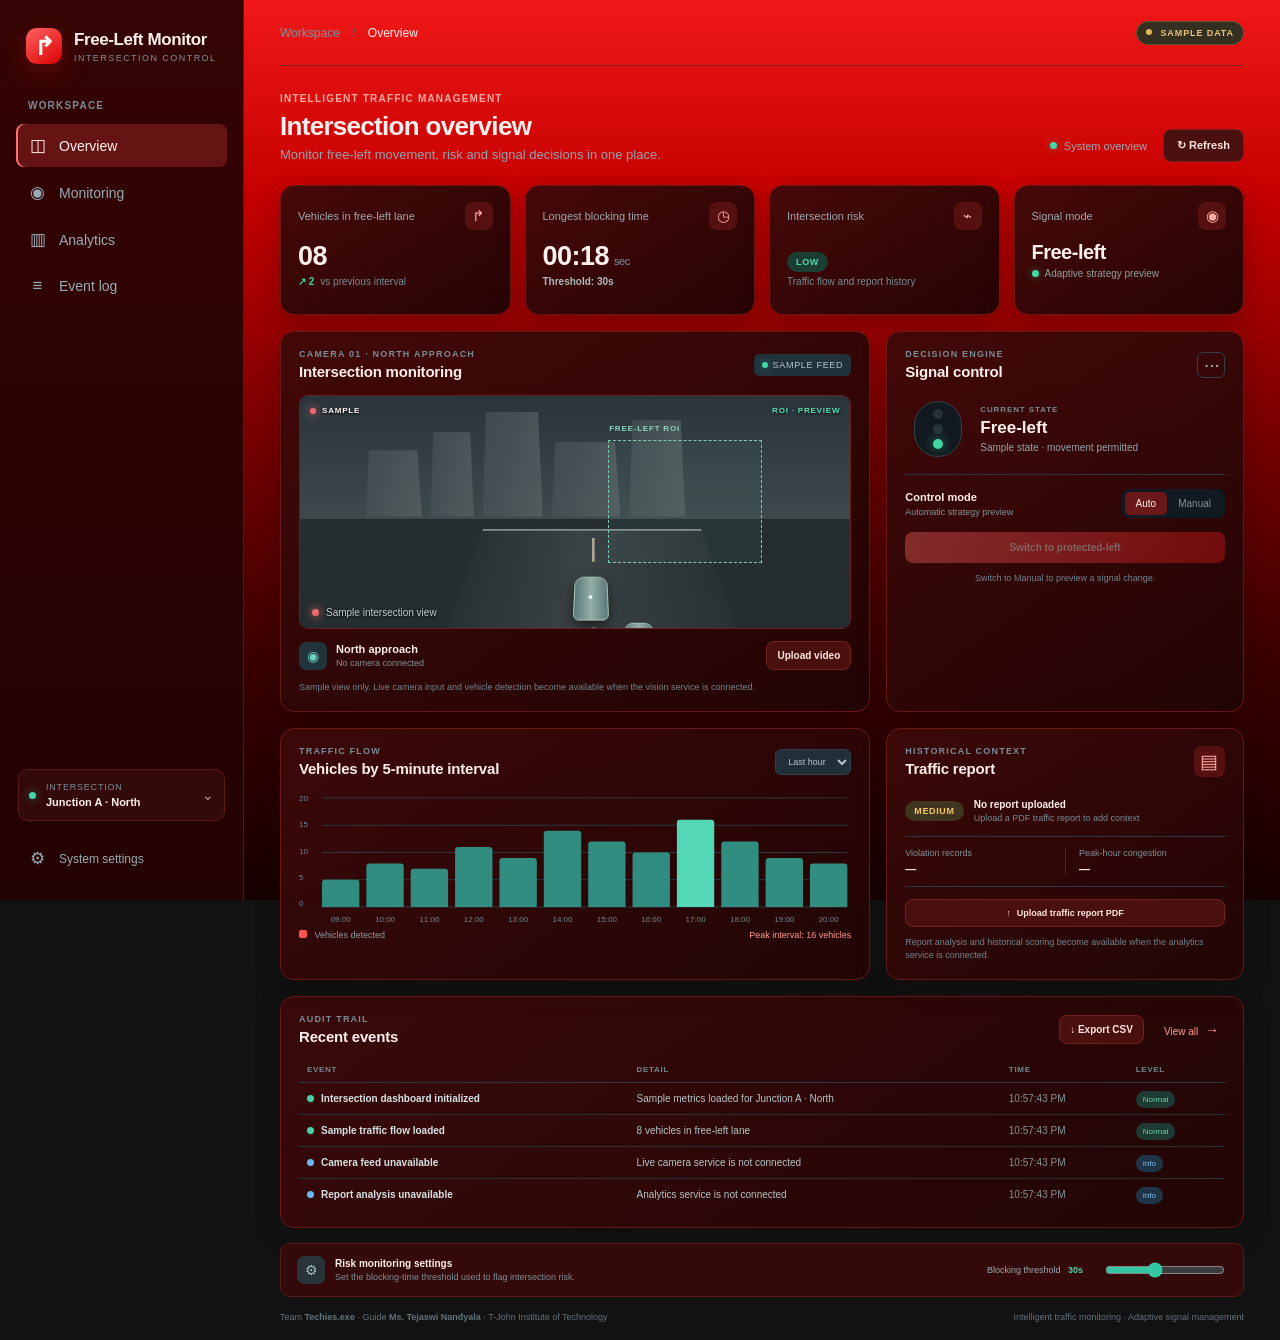
==== commit 220d3e79: "Add files via upload" ====
--- a/dashboard.html
+++ b/dashboard.html
@@ -32,7 +32,7 @@
   <main class="main-content">
     <header class="topbar">
       <div class="breadcrumbs">Workspace <span>/</span> <strong id="breadcrumbCurrent">Overview</strong></div>
-      <div class="topbar-right"><span class="demo-badge"><i></i> SAMPLE DATA</span><span class="avatar avatar-mark" aria-label="Free-left turn management">↱</span></div>
+      <div class="topbar-right"><span class="demo-badge"><i></i> SAMPLE DATA</span></div>
     </header>
 
     <section class="page-heading" id="overview" data-section-name="Overview">
--- a/css/style.css
+++ b/css/style.css
@@ -42,4 +42,5 @@
 .live-dot,.source-status i,.mode-status i{background:var(--green);box-shadow:0 0 9px #42d7a780}
 @media(prefers-reduced-motion:reduce){*,*::before,*::after{scroll-behavior:auto!important;transition:none!important;animation:none!important}}
 .main-content section[id],.main-content[id]{scroll-margin-top:16px}
+.avatar-mark{font-size:19px;line-height:1}
 @media(max-width:820px){.brand>span:last-child,.nav-label,.intersection-card div,.intersection-card .chevron{display:none}.nav-item{display:flex;font-size:0}.nav-item:not(.active){display:flex}.help-link{display:flex}.source-status i{background:#e6b756;box-shadow:none}}
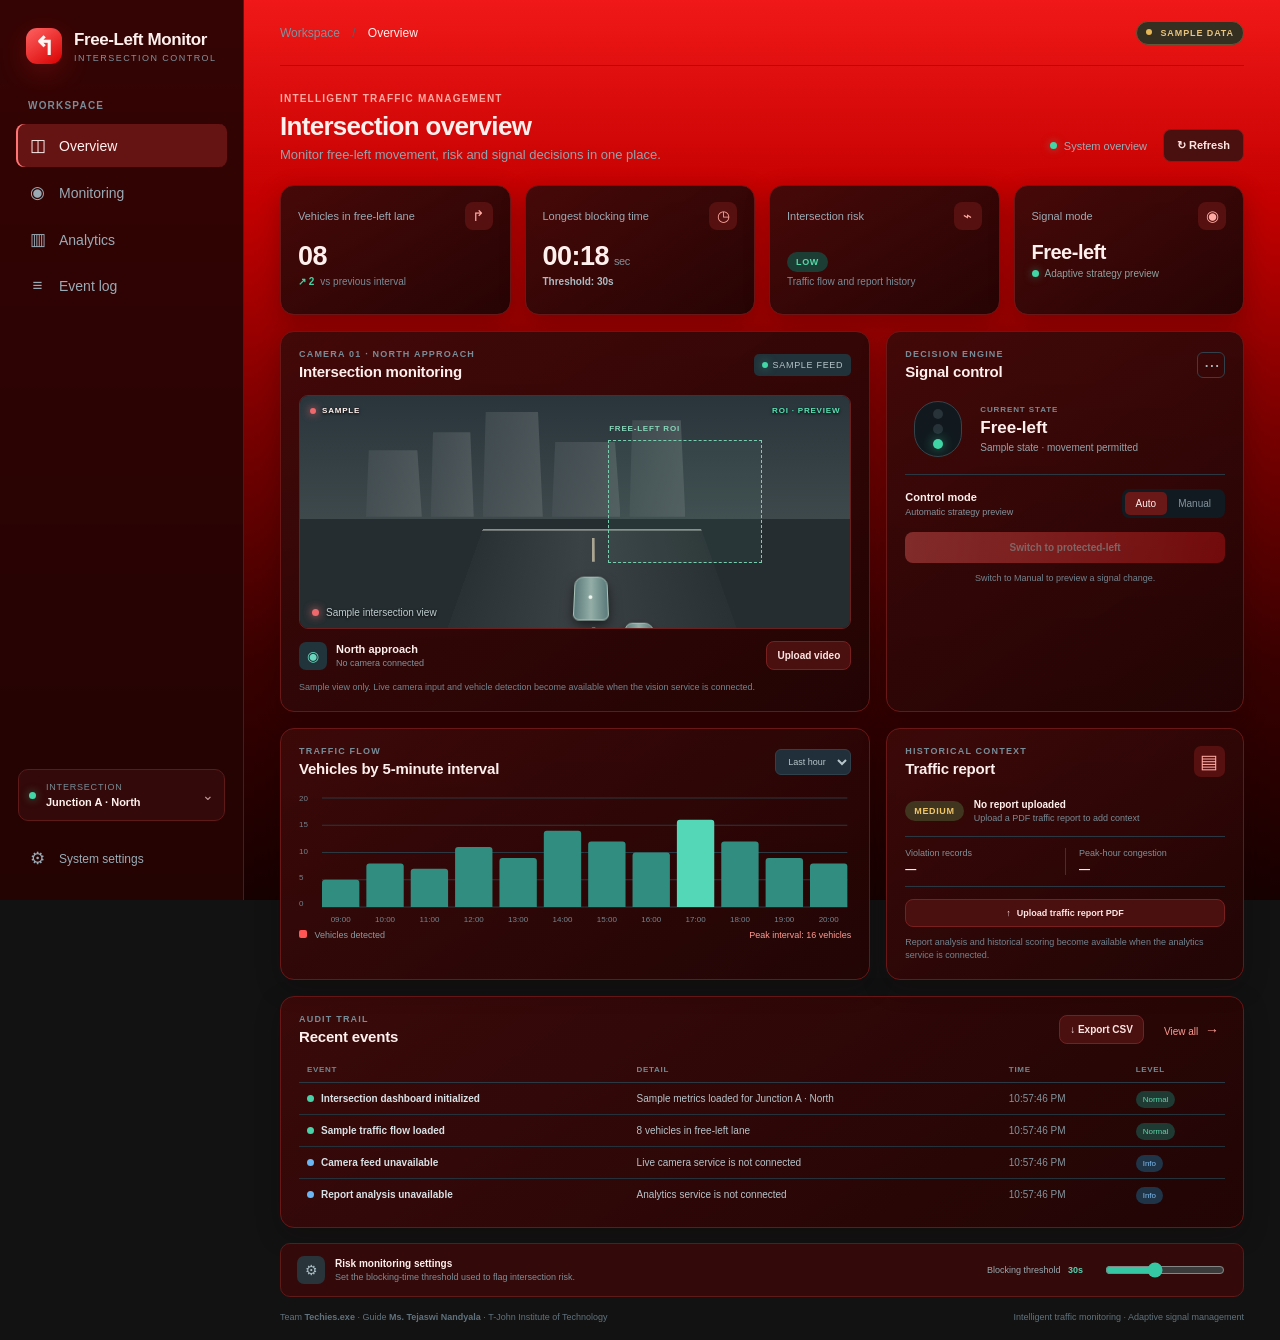
==== commit b1c5b150: "Point dashboard logo left" ====
--- a/dashboard.html
+++ b/dashboard.html
@@ -12,69 +12,69 @@
 <body class="dashboard">
   <aside class="sidebar" aria-label="Main navigation">
     <a class="brand" href="index.html" aria-label="Free-Left Monitor home">
-      <span class="brand-mark" aria-hidden="true">↱</span>
+      <span class="brand-mark" aria-hidden="true">↰</span>
       <span><strong>Free-Left Monitor</strong><small>INTERSECTION CONTROL</small></span>
     </a>
     <div class="nav-label">WORKSPACE</div>
-    <a class="nav-item active" href="#overview" aria-current="location" aria-label="Overview" title="Overview"><span>◫</span> Overview</a>
-    <a class="nav-item" href="#monitoring" aria-label="Monitoring" title="Monitoring"><span>◉</span> Monitoring</a>
-    <a class="nav-item" href="#analytics" aria-label="Analytics" title="Analytics"><span>▥</span> Analytics</a>
-    <a class="nav-item" href="#events" aria-label="Event log" title="Event log"><span>≡</span> Event log</a>
+    <a class="nav-item active" href="#overview" aria-current="location" aria-label="Overview" title="Overview"><span>◫</span> Overview</a>
+    <a class="nav-item" href="#monitoring" aria-label="Monitoring" title="Monitoring"><span>◉</span> Monitoring</a>
+    <a class="nav-item" href="#analytics" aria-label="Analytics" title="Analytics"><span>▥</span> Analytics</a>
+    <a class="nav-item" href="#events" aria-label="Event log" title="Event log"><span>≡</span> Event log</a>
     <div class="sidebar-spacer"></div>
     <div class="intersection-card">
       <span class="live-dot"></span>
       <div><small>INTERSECTION</small><strong>Junction A · North</strong></div>
       <span class="chevron">⌄</span>
     </div>
-    <a class="nav-item help-link" href="#settings" aria-label="System settings" title="System settings"><span>⚙</span> System settings</a>
+    <a class="nav-item help-link" href="#settings" aria-label="System settings" title="System settings"><span>⚙</span> System settings</a>
   </aside>
 
-  <main class="main-content">
+  <main class="main-content">
     <header class="topbar">
-      <div class="breadcrumbs">Workspace <span>/</span> <strong id="breadcrumbCurrent">Overview</strong></div>
-      <div class="topbar-right"><span class="demo-badge"><i></i> SAMPLE DATA</span></div>
+      <div class="breadcrumbs">Workspace <span>/</span> <strong id="breadcrumbCurrent">Overview</strong></div>
+      <div class="topbar-right"><span class="demo-badge"><i></i> SAMPLE DATA</span></div>
     </header>
 
-    <section class="page-heading" id="overview" data-section-name="Overview">
-      <div><p class="eyebrow">INTELLIGENT TRAFFIC MANAGEMENT</p><h1>Intersection overview</h1><p class="subheading">Monitor free-left movement, risk and signal decisions in one place.</p></div>
-      <div class="heading-actions"><span class="updated"><span class="live-dot"></span> System overview</span><button class="button button-secondary" id="refreshBtn" type="button"><span aria-hidden="true">↻</span> Refresh</button></div>
+    <section class="page-heading" id="overview" data-section-name="Overview">
+      <div><p class="eyebrow">INTELLIGENT TRAFFIC MANAGEMENT</p><h1>Intersection overview</h1><p class="subheading">Monitor free-left movement, risk and signal decisions in one place.</p></div>
+      <div class="heading-actions"><span class="updated"><span class="live-dot"></span> System overview</span><button class="button button-secondary" id="refreshBtn" type="button"><span aria-hidden="true">↻</span> Refresh</button></div>
     </section>
 
     <section class="metric-grid" aria-label="Current traffic metrics">
       <article class="metric-card"><div class="metric-top"><span>Vehicles in free-left lane</span><span class="metric-icon blue">↱</span></div><div class="metric-value" id="vehicleCount">08</div><div class="metric-foot"><span class="trend up">↗ <span id="vehicleTrend">2</span></span> vs previous interval</div></article>
       <article class="metric-card"><div class="metric-top"><span>Longest blocking time</span><span class="metric-icon amber">◷</span></div><div class="metric-value"><span id="blockDuration">00:18</span><small>sec</small></div><div class="metric-foot"><span class="trend neutral">Threshold: <span id="thresholdLabel">30</span>s</span></div></article>
-      <article class="metric-card"><div class="metric-top"><span>Intersection risk</span><span class="metric-icon risk-icon">⌁</span></div><div class="metric-value"><span class="risk-pill low" id="riskLevel">LOW</span></div><div class="metric-foot">Traffic flow and report history</div></article>
-      <article class="metric-card"><div class="metric-top"><span>Signal mode</span><span class="metric-icon green">◉</span></div><div class="metric-value mode-value" id="signalMode">Free-left</div><div class="metric-foot"><span class="mode-status"><i></i><span id="signalReason">Adaptive strategy preview</span></span></div></article>
+      <article class="metric-card"><div class="metric-top"><span>Intersection risk</span><span class="metric-icon risk-icon">⌁</span></div><div class="metric-value"><span class="risk-pill low" id="riskLevel">LOW</span></div><div class="metric-foot">Traffic flow and report history</div></article>
+      <article class="metric-card"><div class="metric-top"><span>Signal mode</span><span class="metric-icon green">◉</span></div><div class="metric-value mode-value" id="signalMode">Free-left</div><div class="metric-foot"><span class="mode-status"><i></i><span id="signalReason">Adaptive strategy preview</span></span></div></article>
     </section>
 
-    <section class="content-grid" id="monitoring" data-section-name="Monitoring">
+    <section class="content-grid" id="monitoring" data-section-name="Monitoring">
       <article class="panel video-panel">
-        <div class="panel-heading"><div><p class="eyebrow">CAMERA 01 · NORTH APPROACH</p><h2>Intersection monitoring</h2></div><span class="source-status"><i></i><span id="sourceStatus">SAMPLE FEED</span></span></div>
+        <div class="panel-heading"><div><p class="eyebrow">CAMERA 01 · NORTH APPROACH</p><h2>Intersection monitoring</h2></div><span class="source-status"><i></i><span id="sourceStatus">SAMPLE FEED</span></span></div>
         <div class="video-stage" id="videoStage">
           <video id="videoPreview" controls playsinline hidden aria-label="Uploaded traffic video preview"></video>
           <div class="feed-placeholder" id="feedPlaceholder">
             <div class="road-scene" aria-hidden="true"><div class="skyline"><i></i><i></i><i></i><i></i><i></i></div><div class="road"><span class="lane-mark"></span><span class="lane-mark"></span><span class="lane-mark"></span><span class="car car-one">●</span><span class="car car-two">●</span></div><div class="roi-box"><span>FREE-LEFT ROI</span></div></div>
             <div class="feed-caption"><span class="feed-pulse"></span><span id="feedCaption">Sample intersection view</span></div>
           </div>
-          <div class="video-overlay"><span class="recording-dot"></span> <span id="feedClock">SAMPLE</span><span class="overlay-right">ROI · PREVIEW</span></div>
+          <div class="video-overlay"><span class="recording-dot"></span> <span id="feedClock">SAMPLE</span><span class="overlay-right">ROI · PREVIEW</span></div>
         </div>
         <div class="video-controls"><div class="camera-meta"><span class="camera-icon">◉</span><span><strong>North approach</strong><small id="videoFileName">No camera connected</small></span></div><label for="videoUpload" class="button button-small button-secondary upload-label">Upload video</label><input id="videoUpload" type="file" accept="video/*" hidden></div>
-        <p class="panel-note">Sample view only. Live camera input and vehicle detection become available when the vision service is connected.</p>
+        <p class="panel-note">Sample view only. Live camera input and vehicle detection become available when the vision service is connected.</p>
       </article>
 
       <article class="panel signal-panel">
         <div class="panel-heading"><div><p class="eyebrow">DECISION ENGINE</p><h2>Signal control</h2></div><button class="icon-button" id="modeInfoBtn" type="button" aria-label="Signal mode details">···</button></div>
         <div class="signal-display"><div class="traffic-light" id="trafficLight" aria-label="Free-left signal is green"><span class="lamp red-lamp"></span><span class="lamp amber-lamp"></span><span class="lamp green-lamp active"></span></div><div class="signal-copy"><span class="signal-label">CURRENT STATE</span><strong id="signalDisplayMode">Free-left</strong><span id="signalDisplayHint">Movement permitted</span></div></div>
         <div class="signal-divider"></div>
-        <div class="control-row"><div><strong>Control mode</strong><small id="controlModeHint">Automatic strategy preview</small></div><div class="segmented" role="group" aria-label="Control mode"><button type="button" class="segment active" id="autoModeBtn" aria-pressed="true">Auto</button><button type="button" class="segment" id="manualModeBtn" aria-pressed="false">Manual</button></div></div>
+        <div class="control-row"><div><strong>Control mode</strong><small id="controlModeHint">Automatic strategy preview</small></div><div class="segmented" role="group" aria-label="Control mode"><button type="button" class="segment active" id="autoModeBtn" aria-pressed="true">Auto</button><button type="button" class="segment" id="manualModeBtn" aria-pressed="false">Manual</button></div></div>
         <button class="button button-primary override-button" id="overrideBtn" type="button" disabled>Switch to protected-left</button>
         <p class="panel-note" id="overrideNote">Switch to Manual to control the signal.</p>
       </article>
     </section>
 
-    <section class="content-grid secondary-grid" id="analytics" data-section-name="Analytics">
+    <section class="content-grid secondary-grid" id="analytics" data-section-name="Analytics">
       <article class="panel chart-panel">
-        <div class="panel-heading"><div><p class="eyebrow">TRAFFIC FLOW</p><h2>Vehicles by 5-minute interval</h2></div><select id="chartRange" aria-label="Chart range"><option value="hour">Last hour</option><option value="day">Today</option></select></div>
+        <div class="panel-heading"><div><p class="eyebrow">TRAFFIC FLOW</p><h2>Vehicles by 5-minute interval</h2></div><select id="chartRange" aria-label="Chart range"><option value="hour">Last hour</option><option value="day">Today</option></select></div>
         <div class="chart-wrap"><div class="chart-y-labels" aria-hidden="true"><span>20</span><span>15</span><span>10</span><span>5</span><span>0</span></div><canvas id="trafficChart" role="img" aria-label="Bar chart showing vehicle counts by interval"></canvas></div>
         <div class="chart-legend"><span><i></i> Vehicles detected</span><span class="chart-summary" id="chartSummary">Peak interval: 14 vehicles</span></div>
       </article>
@@ -84,21 +84,21 @@
         <div class="history-score"><span class="risk-pill medium" id="historyRisk">MEDIUM</span><span class="history-score-copy"><strong id="reportName">No report uploaded</strong><small id="reportSummary">Upload a PDF traffic report to add context</small></span></div>
         <div class="history-facts"><div><span>Violation records</span><strong id="violationCount">—</strong></div><div><span>Peak-hour congestion</span><strong id="peakCongestion">—</strong></div></div>
         <label for="reportUpload" class="button button-secondary report-upload"><span aria-hidden="true">↑</span> Upload traffic report PDF</label><input id="reportUpload" type="file" accept="application/pdf,.pdf" hidden>
-        <p class="panel-note">Report analysis and historical scoring become available when the analytics service is connected.</p>
+        <p class="panel-note">Report analysis and historical scoring become available when the analytics service is connected.</p>
       </article>
     </section>
 
-    <section class="panel events-panel" id="events" data-section-name="Event log">
+    <section class="panel events-panel" id="events" data-section-name="Event log">
       <div class="panel-heading"><div><p class="eyebrow">AUDIT TRAIL</p><h2>Recent events</h2></div><div class="event-actions"><button class="button button-small button-secondary" id="exportBtn" type="button">↓ Export CSV</button><button class="text-button" id="viewAllEvents" type="button">View all <span>→</span></button></div></div>
       <div class="table-scroll"><table><thead><tr><th>EVENT</th><th>DETAIL</th><th>TIME</th><th>LEVEL</th></tr></thead><tbody id="eventLog"></tbody></table></div>
       <div class="empty-events" id="emptyEvents" hidden>No events yet. Signal changes and uploads will appear here.</div>
     </section>
 
-    <section class="settings-strip" id="settings" data-section-name="System settings"><div><span class="settings-icon">⚙</span><span><strong>Risk monitoring settings</strong><small>Set the blocking-time threshold used to flag intersection risk.</small></span></div><label for="thresholdRange">Blocking threshold <strong><span id="thresholdValue">30</span>s</strong></label><input id="thresholdRange" type="range" min="10" max="60" step="5" value="30" aria-label="Blocking threshold in seconds"></section>
+    <section class="settings-strip" id="settings" data-section-name="System settings"><div><span class="settings-icon">⚙</span><span><strong>Risk monitoring settings</strong><small>Set the blocking-time threshold used to flag intersection risk.</small></span></div><label for="thresholdRange">Blocking threshold <strong><span id="thresholdValue">30</span>s</strong></label><input id="thresholdRange" type="range" min="10" max="60" step="5" value="30" aria-label="Blocking threshold in seconds"></section>
     <footer class="footer"><span>Team <strong>Techies.exe</strong> · Guide <strong>Ms. Tejaswi Nandyala</strong> · T-John Institute of Technology</span><span>Intelligent traffic monitoring · Adaptive signal management</span></footer>
   </main>
 
   <div class="toast" id="toast" role="status" aria-live="polite"></div>
-  <dialog id="infoDialog" class="info-dialog"><form method="dialog"><button class="dialog-close" aria-label="Close">×</button><p class="eyebrow">SIGNAL CONTROL</p><h2>How decisions work</h2><p>In a connected deployment, the controller can combine free-left lane activity with historical traffic risk to select Free-left or Protected-left. Automatic decisions and manual overrides depend on the connected signal service.</p><p>This dashboard currently displays sample values. No live camera, vehicle detector, or signal controller is connected.</p><button class="button button-primary">Got it</button></form></dialog>
+  <dialog id="infoDialog" class="info-dialog"><form method="dialog"><button class="dialog-close" aria-label="Close">×</button><p class="eyebrow">SIGNAL CONTROL</p><h2>How decisions work</h2><p>In a connected deployment, the controller can combine free-left lane activity with historical traffic risk to select Free-left or Protected-left. Automatic decisions and manual overrides depend on the connected signal service.</p><p>This dashboard currently displays sample values. No live camera, vehicle detector, or signal controller is connected.</p><button class="button button-primary">Got it</button></form></dialog>
 </body>
 </html>
--- a/css/style.css
+++ b/css/style.css
@@ -40,7 +40,13 @@
 .welcome-description{color:#e0b4b0}
 .welcome-footer{border-top-color:#702020;color:#d1a09a}
 .live-dot,.source-status i,.mode-status i{background:var(--green);box-shadow:0 0 9px #42d7a780}
-@media(prefers-reduced-motion:reduce){*,*::before,*::after{scroll-behavior:auto!important;transition:none!important;animation:none!important}}
-.main-content section[id],.main-content[id]{scroll-margin-top:16px}
-.avatar-mark{font-size:19px;line-height:1}
-@media(max-width:820px){.brand>span:last-child,.nav-label,.intersection-card div,.intersection-card .chevron{display:none}.nav-item{display:flex;font-size:0}.nav-item:not(.active){display:flex}.help-link{display:flex}.source-status i{background:#e6b756;box-shadow:none}}
+@media(prefers-reduced-motion:reduce){*,*::before,*::after{scroll-behavior:auto!important;transition:none!important;animation:none!important}}
+.main-content section[id],.main-content[id]{scroll-margin-top:16px}
+@media(max-width:820px){.brand>span:last-child,.nav-label,.intersection-card div,.intersection-card .chevron{display:none}.nav-item{display:flex;font-size:0}.nav-item:not(.active){display:flex}.help-link{display:flex}.source-status i{background:#e6b756;box-shadow:none}}
+.welcome-card{text-align:left}
+.welcome-emblem{margin:0 0 23px}
+.welcome-description{margin-left:0;margin-right:0}
+.welcome-footer{justify-content:flex-start}
+@media(max-width:820px) and (min-width:561px){.sidebar{width:210px;padding:20px 12px}.brand{justify-content:flex-start;gap:9px;padding:4px 0 28px}.brand>span:last-child{display:block}.brand-mark{width:44px;height:44px;border-radius:13px;font-size:29px}.brand strong{font-size:13px}.brand small{font-size:7px;letter-spacing:1px}.nav-label{display:block}.nav-item{justify-content:flex-start;font-size:11px;padding:10px 9px}.nav-item span{font-size:17px;width:18px}.intersection-card{justify-content:flex-start;padding:10px 8px}.intersection-card div,.intersection-card .chevron{display:block}.help-link{display:flex}.main-content{width:calc(100% - 210px);margin-left:210px;padding:0 18px}}
+
+@media(max-width:1100px) and (min-width:561px){.sidebar{width:210px;padding:20px 12px}.brand{justify-content:flex-start;gap:9px;padding:4px 0 28px}.brand>span:last-child{display:block}.brand-mark{width:44px;height:44px;border-radius:13px;font-size:29px}.brand strong{font-size:13px}.brand small{font-size:7px;letter-spacing:1px}.nav-label{display:block}.nav-item{justify-content:flex-start;font-size:11px;padding:10px 9px}.nav-item span{font-size:17px;width:18px}.intersection-card{justify-content:flex-start;padding:10px 8px}.intersection-card div,.intersection-card .chevron{display:block}.help-link{display:flex}.main-content{width:calc(100% - 210px);margin-left:210px;padding:0 18px}}
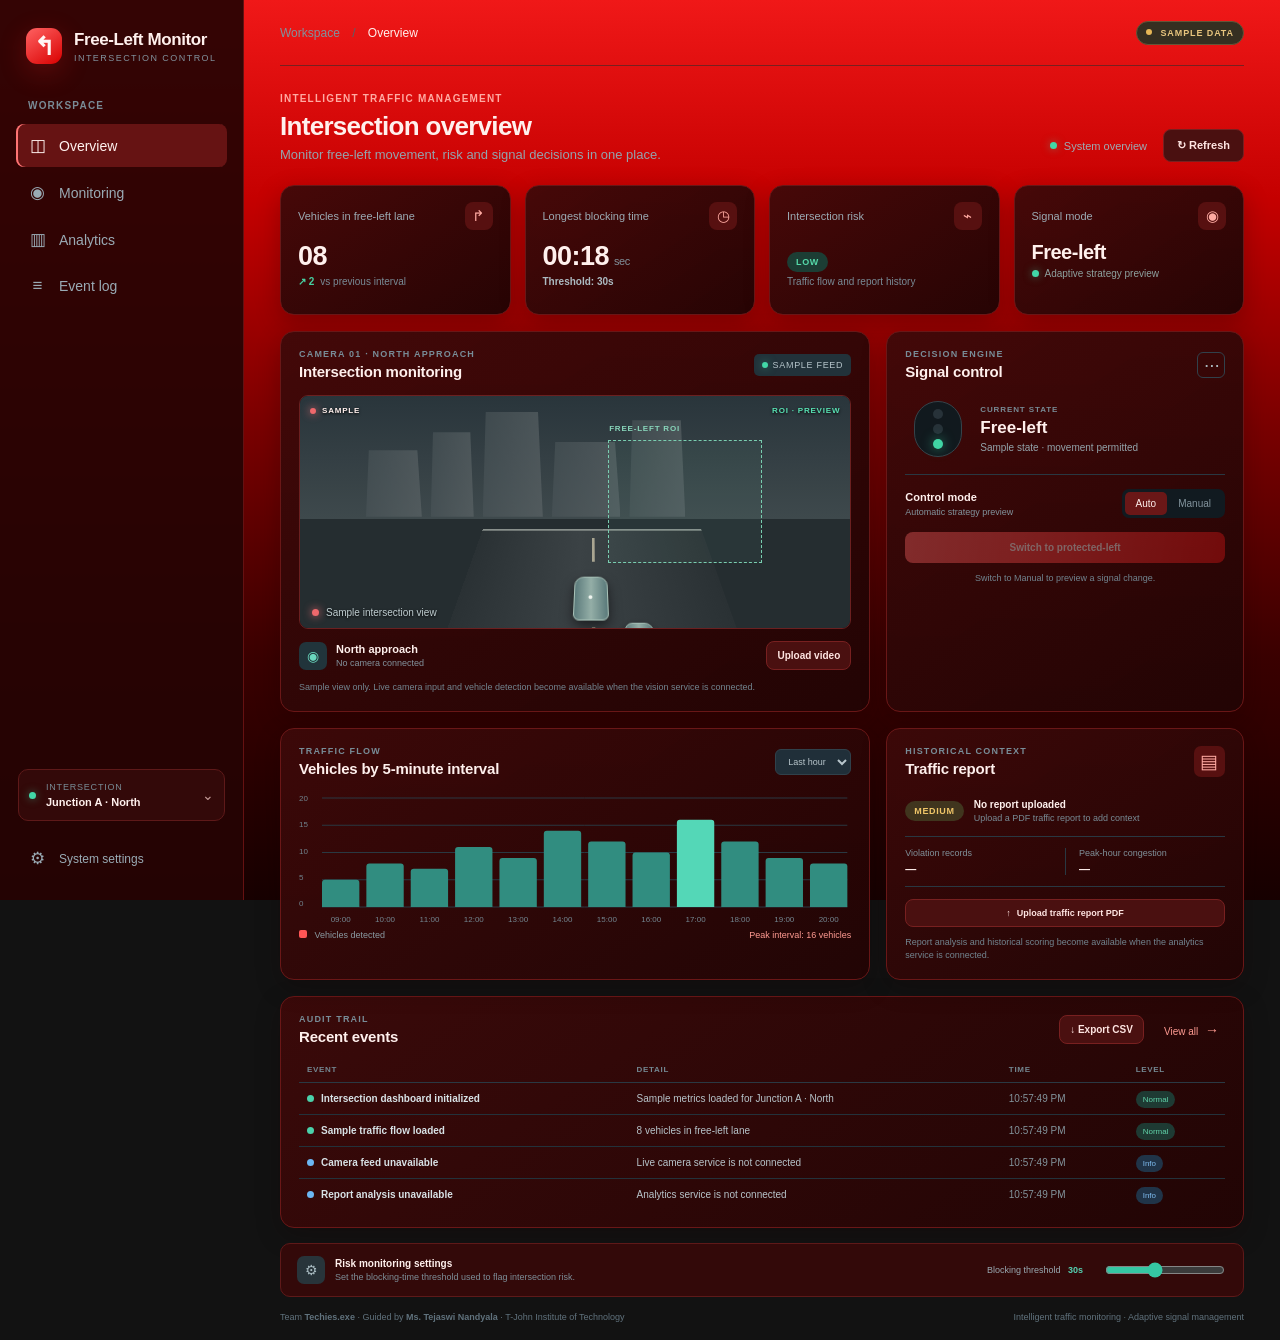
==== commit 3a439a6e: "Change footer label to Guided by" ====
--- a/dashboard.html
+++ b/dashboard.html
@@ -95,7 +95,7 @@
     </section>
 
     <section class="settings-strip" id="settings" data-section-name="System settings"><div><span class="settings-icon">⚙</span><span><strong>Risk monitoring settings</strong><small>Set the blocking-time threshold used to flag intersection risk.</small></span></div><label for="thresholdRange">Blocking threshold <strong><span id="thresholdValue">30</span>s</strong></label><input id="thresholdRange" type="range" min="10" max="60" step="5" value="30" aria-label="Blocking threshold in seconds"></section>
-    <footer class="footer"><span>Team <strong>Techies.exe</strong> · Guide <strong>Ms. Tejaswi Nandyala</strong> · T-John Institute of Technology</span><span>Intelligent traffic monitoring · Adaptive signal management</span></footer>
+    <footer class="footer"><span>Team <strong>Techies.exe</strong> · Guided by <strong>Ms. Tejaswi Nandyala</strong> · T-John Institute of Technology</span><span>Intelligent traffic monitoring · Adaptive signal management</span></footer>
   </main>
 
   <div class="toast" id="toast" role="status" aria-live="polite"></div>
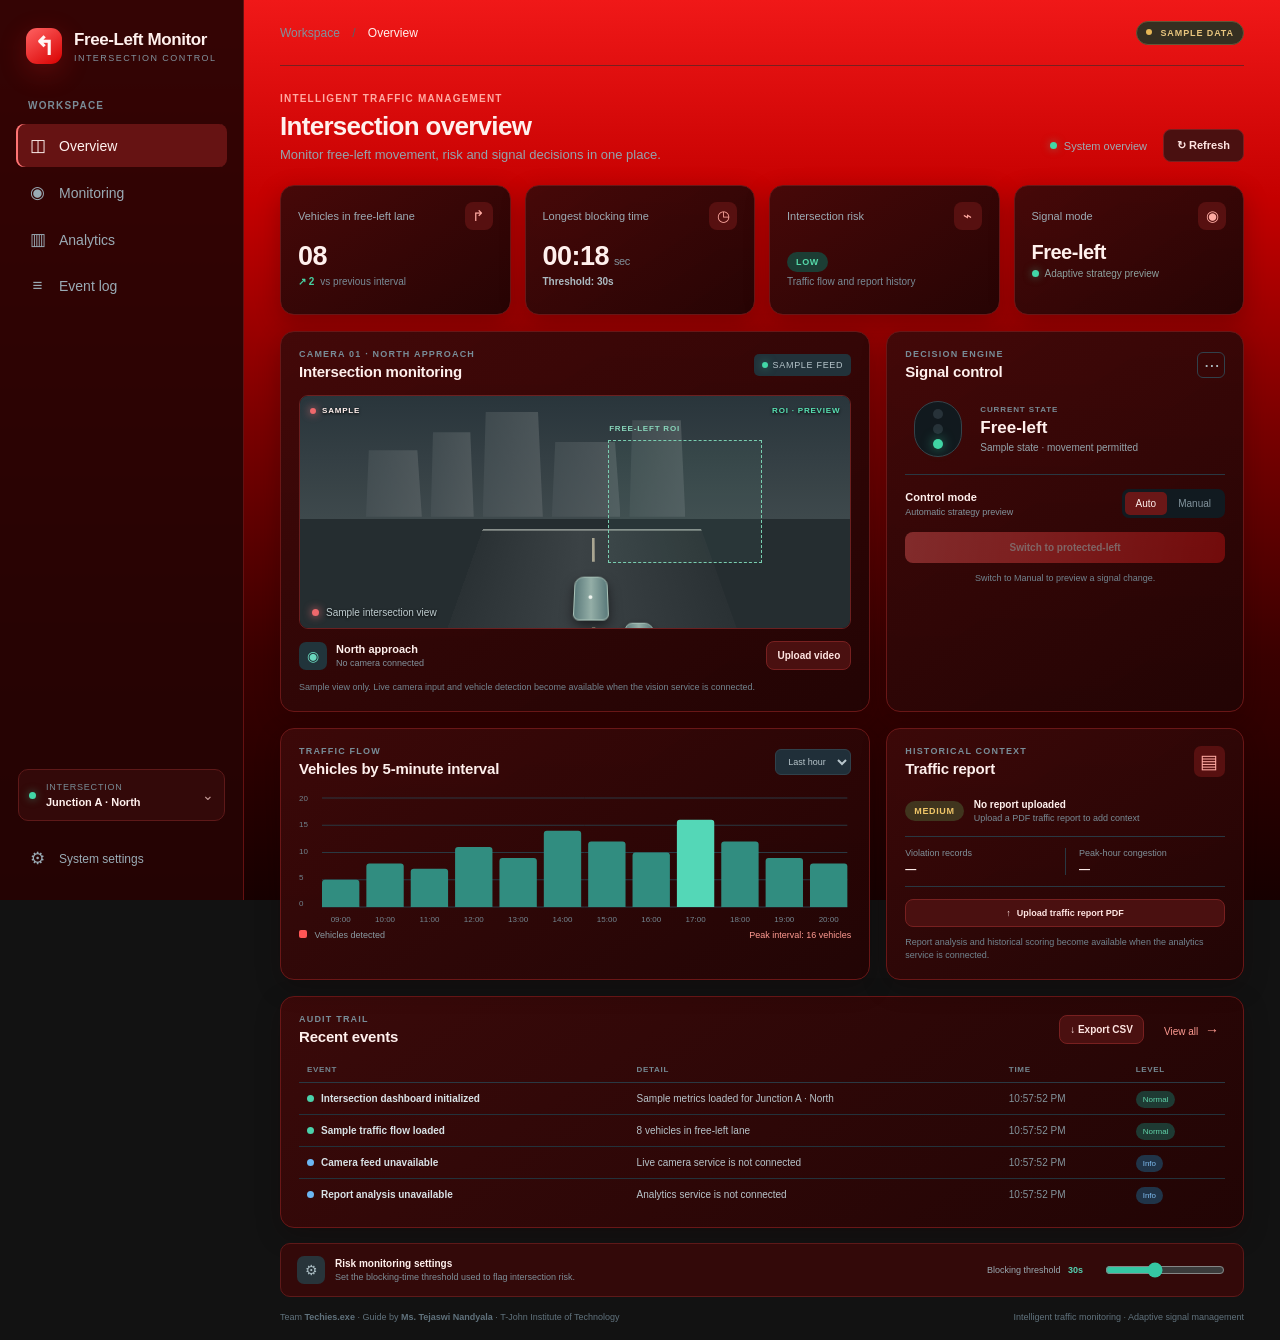
==== commit 00fb69af: "Change footer label to Guide by" ====
--- a/dashboard.html
+++ b/dashboard.html
@@ -95,7 +95,7 @@
     </section>
 
     <section class="settings-strip" id="settings" data-section-name="System settings"><div><span class="settings-icon">⚙</span><span><strong>Risk monitoring settings</strong><small>Set the blocking-time threshold used to flag intersection risk.</small></span></div><label for="thresholdRange">Blocking threshold <strong><span id="thresholdValue">30</span>s</strong></label><input id="thresholdRange" type="range" min="10" max="60" step="5" value="30" aria-label="Blocking threshold in seconds"></section>
-    <footer class="footer"><span>Team <strong>Techies.exe</strong> · Guided by <strong>Ms. Tejaswi Nandyala</strong> · T-John Institute of Technology</span><span>Intelligent traffic monitoring · Adaptive signal management</span></footer>
+    <footer class="footer"><span>Team <strong>Techies.exe</strong> · Guide by <strong>Ms. Tejaswi Nandyala</strong> · T-John Institute of Technology</span><span>Intelligent traffic monitoring · Adaptive signal management</span></footer>
   </main>
 
   <div class="toast" id="toast" role="status" aria-live="polite"></div>
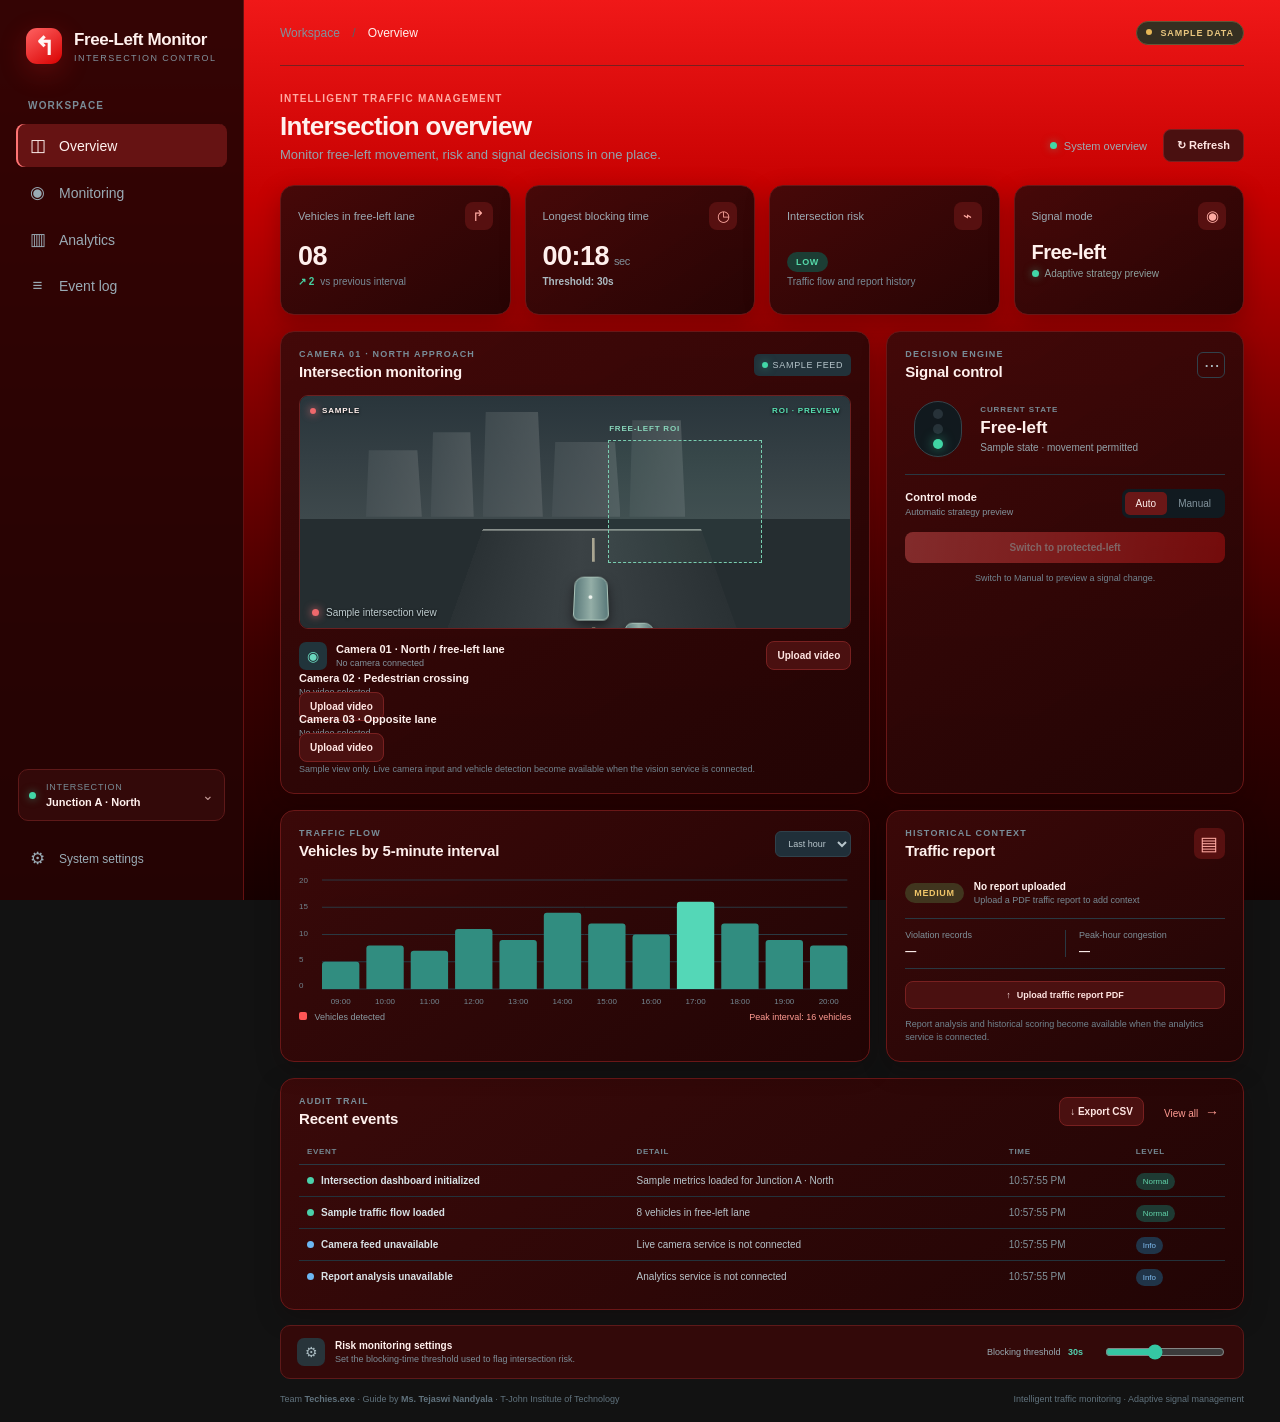
==== commit c293cbda: "Add three independent camera video inputs" ====
--- a/dashboard.html
+++ b/dashboard.html
@@ -58,7 +58,7 @@
           </div>
           <div class="video-overlay"><span class="recording-dot"></span> <span id="feedClock">SAMPLE</span><span class="overlay-right">ROI · PREVIEW</span></div>
         </div>
-        <div class="video-controls"><div class="camera-meta"><span class="camera-icon">◉</span><span><strong>North approach</strong><small id="videoFileName">No camera connected</small></span></div><label for="videoUpload" class="button button-small button-secondary upload-label">Upload video</label><input id="videoUpload" type="file" accept="video/*" hidden></div>
+        <div class="video-controls"><div class="camera-meta"><span class="camera-icon">◉</span><span><strong>Camera 01 · North / free-left lane</strong><small id="videoFileName">No camera connected</small></span></div><label for="videoUpload" class="button button-small button-secondary upload-label">Upload video</label><input id="videoUpload" type="file" accept="video/*" hidden></div><div class="camera-input-grid"><article class="camera-input-card"><div class="camera-meta"><span><strong>Camera 02 · Pedestrian crossing</strong><small id="pedestrianFileName">No video selected</small></span></div><label for="pedestrianUpload" class="button button-small button-secondary upload-label">Upload video</label><input id="pedestrianUpload" type="file" accept="video/*" hidden><video id="pedestrianPreview" controls playsinline hidden aria-label="Pedestrian crossing video preview"></video></article><article class="camera-input-card"><div class="camera-meta"><span><strong>Camera 03 · Opposite lane</strong><small id="oppositeFileName">No video selected</small></span></div><label for="oppositeUpload" class="button button-small button-secondary upload-label">Upload video</label><input id="oppositeUpload" type="file" accept="video/*" hidden><video id="oppositePreview" controls playsinline hidden aria-label="Opposite lane video preview"></video></article></div>
         <p class="panel-note">Sample view only. Live camera input and vehicle detection become available when the vision service is connected.</p>
       </article>
 
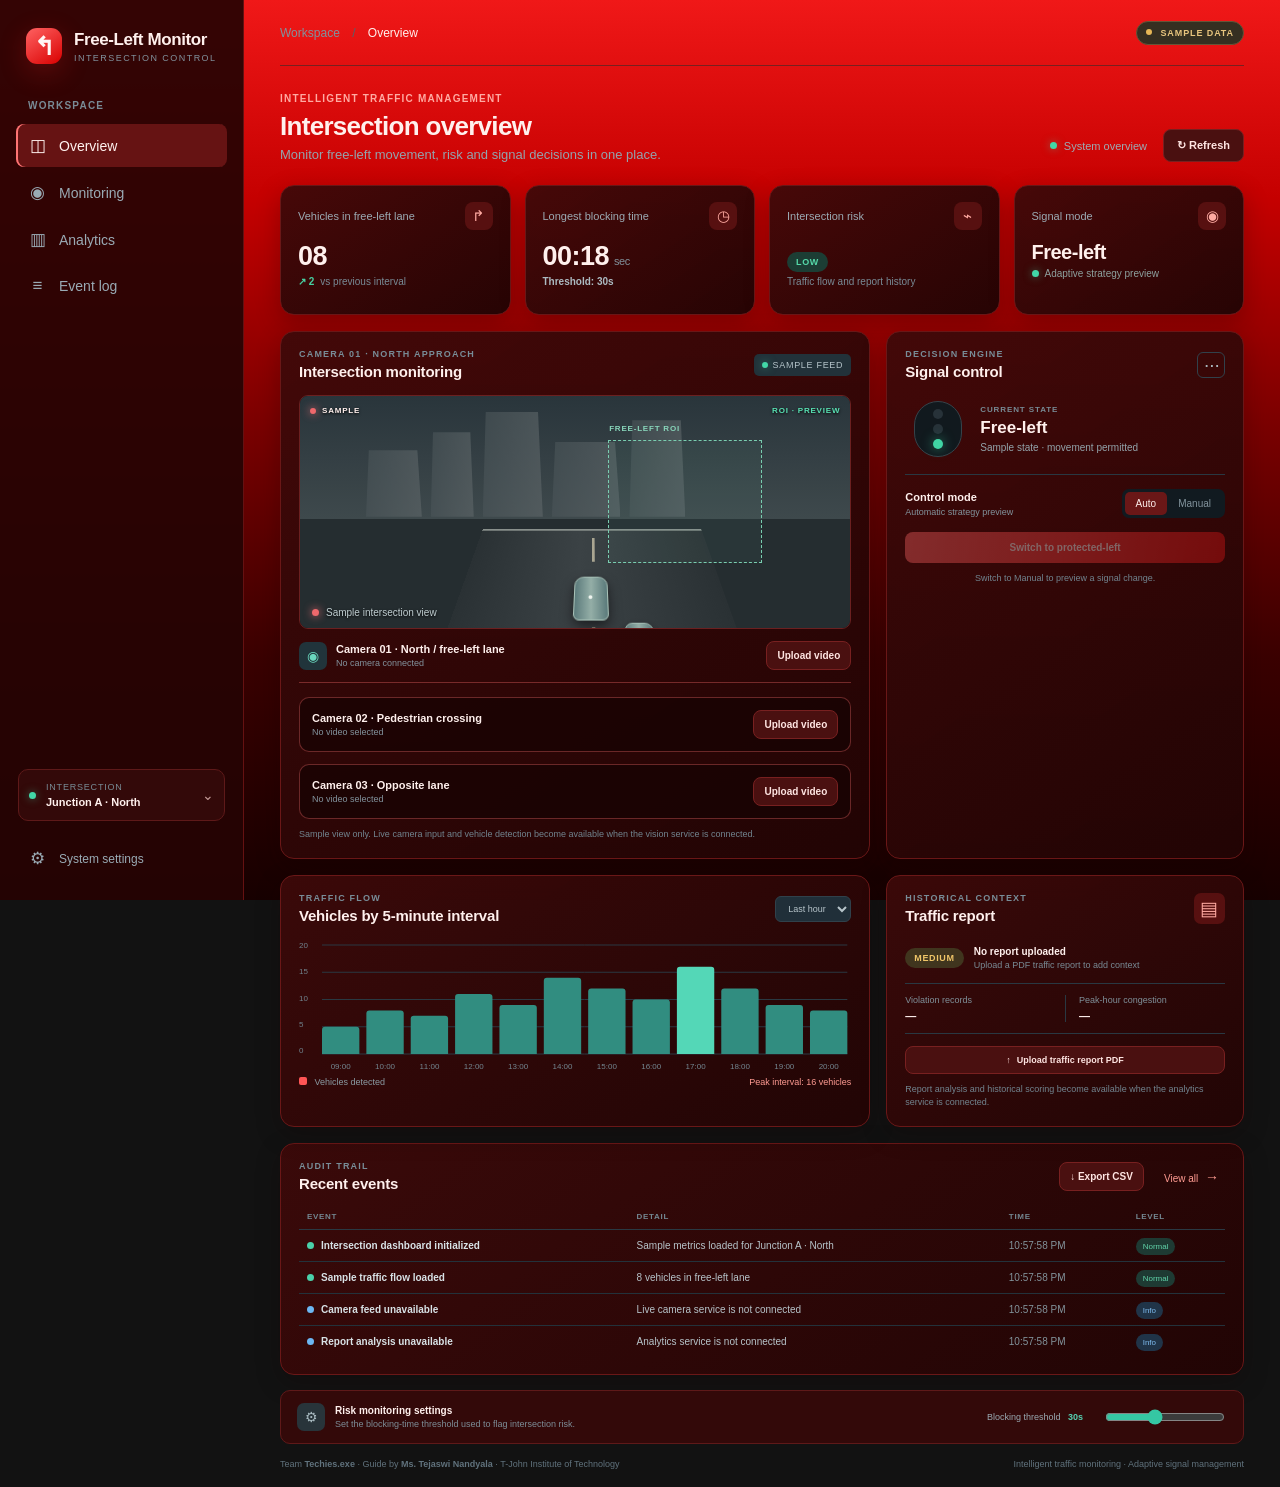
==== commit cd12f7a1: "Space and separate the camera input cards" ====
--- a/dashboard.html
+++ b/dashboard.html
@@ -58,7 +58,7 @@
           </div>
           <div class="video-overlay"><span class="recording-dot"></span> <span id="feedClock">SAMPLE</span><span class="overlay-right">ROI · PREVIEW</span></div>
         </div>
-        <div class="video-controls"><div class="camera-meta"><span class="camera-icon">◉</span><span><strong>Camera 01 · North / free-left lane</strong><small id="videoFileName">No camera connected</small></span></div><label for="videoUpload" class="button button-small button-secondary upload-label">Upload video</label><input id="videoUpload" type="file" accept="video/*" hidden></div><div class="camera-input-grid"><article class="camera-input-card"><div class="camera-meta"><span><strong>Camera 02 · Pedestrian crossing</strong><small id="pedestrianFileName">No video selected</small></span></div><label for="pedestrianUpload" class="button button-small button-secondary upload-label">Upload video</label><input id="pedestrianUpload" type="file" accept="video/*" hidden><video id="pedestrianPreview" controls playsinline hidden aria-label="Pedestrian crossing video preview"></video></article><article class="camera-input-card"><div class="camera-meta"><span><strong>Camera 03 · Opposite lane</strong><small id="oppositeFileName">No video selected</small></span></div><label for="oppositeUpload" class="button button-small button-secondary upload-label">Upload video</label><input id="oppositeUpload" type="file" accept="video/*" hidden><video id="oppositePreview" controls playsinline hidden aria-label="Opposite lane video preview"></video></article></div>
+        <div class="video-controls" style="display:flex;align-items:center;gap:11px;padding:12px 0;margin-bottom:14px;border-bottom:1px solid rgba(255,110,110,.35)"><div class="camera-meta"><span class="camera-icon">◉</span><span><strong>Camera 01 · North / free-left lane</strong><small id="videoFileName">No camera connected</small></span></div><label for="videoUpload" class="button button-small button-secondary upload-label">Upload video</label><input id="videoUpload" type="file" accept="video/*" hidden></div><div class="camera-input-grid" style="display:grid;grid-template-columns:1fr;gap:12px;margin-top:14px"><article class="camera-input-card" style="display:flex;flex-wrap:wrap;align-items:center;justify-content:space-between;gap:10px;padding:12px;margin:0;background:rgba(23,4,4,.72);border:1px solid rgba(255,110,110,.35);border-radius:10px"><div class="camera-meta"><span><strong>Camera 02 · Pedestrian crossing</strong><small id="pedestrianFileName">No video selected</small></span></div><label for="pedestrianUpload" class="button button-small button-secondary upload-label">Upload video</label><input id="pedestrianUpload" type="file" accept="video/*" hidden><video id="pedestrianPreview" controls playsinline hidden aria-label="Pedestrian crossing video preview"></video></article><article class="camera-input-card" style="display:flex;flex-wrap:wrap;align-items:center;justify-content:space-between;gap:10px;padding:12px;margin:0;background:rgba(23,4,4,.72);border:1px solid rgba(255,110,110,.35);border-radius:10px"><div class="camera-meta"><span><strong>Camera 03 · Opposite lane</strong><small id="oppositeFileName">No video selected</small></span></div><label for="oppositeUpload" class="button button-small button-secondary upload-label">Upload video</label><input id="oppositeUpload" type="file" accept="video/*" hidden><video id="oppositePreview" controls playsinline hidden aria-label="Opposite lane video preview"></video></article></div>
         <p class="panel-note">Sample view only. Live camera input and vehicle detection become available when the vision service is connected.</p>
       </article>
 
--- a/css/style.css
+++ b/css/style.css
@@ -50,3 +50,6 @@
 @media(max-width:820px) and (min-width:561px){.sidebar{width:210px;padding:20px 12px}.brand{justify-content:flex-start;gap:9px;padding:4px 0 28px}.brand>span:last-child{display:block}.brand-mark{width:44px;height:44px;border-radius:13px;font-size:29px}.brand strong{font-size:13px}.brand small{font-size:7px;letter-spacing:1px}.nav-label{display:block}.nav-item{justify-content:flex-start;font-size:11px;padding:10px 9px}.nav-item span{font-size:17px;width:18px}.intersection-card{justify-content:flex-start;padding:10px 8px}.intersection-card div,.intersection-card .chevron{display:block}.help-link{display:flex}.main-content{width:calc(100% - 210px);margin-left:210px;padding:0 18px}}
 
 @media(max-width:1100px) and (min-width:561px){.sidebar{width:210px;padding:20px 12px}.brand{justify-content:flex-start;gap:9px;padding:4px 0 28px}.brand>span:last-child{display:block}.brand-mark{width:44px;height:44px;border-radius:13px;font-size:29px}.brand strong{font-size:13px}.brand small{font-size:7px;letter-spacing:1px}.nav-label{display:block}.nav-item{justify-content:flex-start;font-size:11px;padding:10px 9px}.nav-item span{font-size:17px;width:18px}.intersection-card{justify-content:flex-start;padding:10px 8px}.intersection-card div,.intersection-card .chevron{display:block}.help-link{display:flex}.main-content{width:calc(100% - 210px);margin-left:210px;padding:0 18px}}
+
+
+.camera-input-grid{display:grid;grid-template-columns:repeat(2,minmax(0,1fr));gap:10px;margin-top:12px}.camera-input-card{display:grid;grid-template-columns:minmax(0,1fr) auto;align-items:center;gap:10px;padding:12px;background:rgba(23,4,4,.72);border:1px solid rgba(255,110,110,.22);border-radius:10px}.camera-input-card .camera-meta{min-width:0}.camera-input-card .camera-meta small{display:block;max-width:240px;overflow:hidden;text-overflow:ellipsis;white-space:nowrap}.camera-input-card video{grid-column:1/-1;width:100%;max-height:170px;border-radius:7px;background:#100707}.camera-input-card .upload-label{white-space:nowrap}@media(max-width:560px){.camera-input-grid{grid-template-columns:1fr}}
